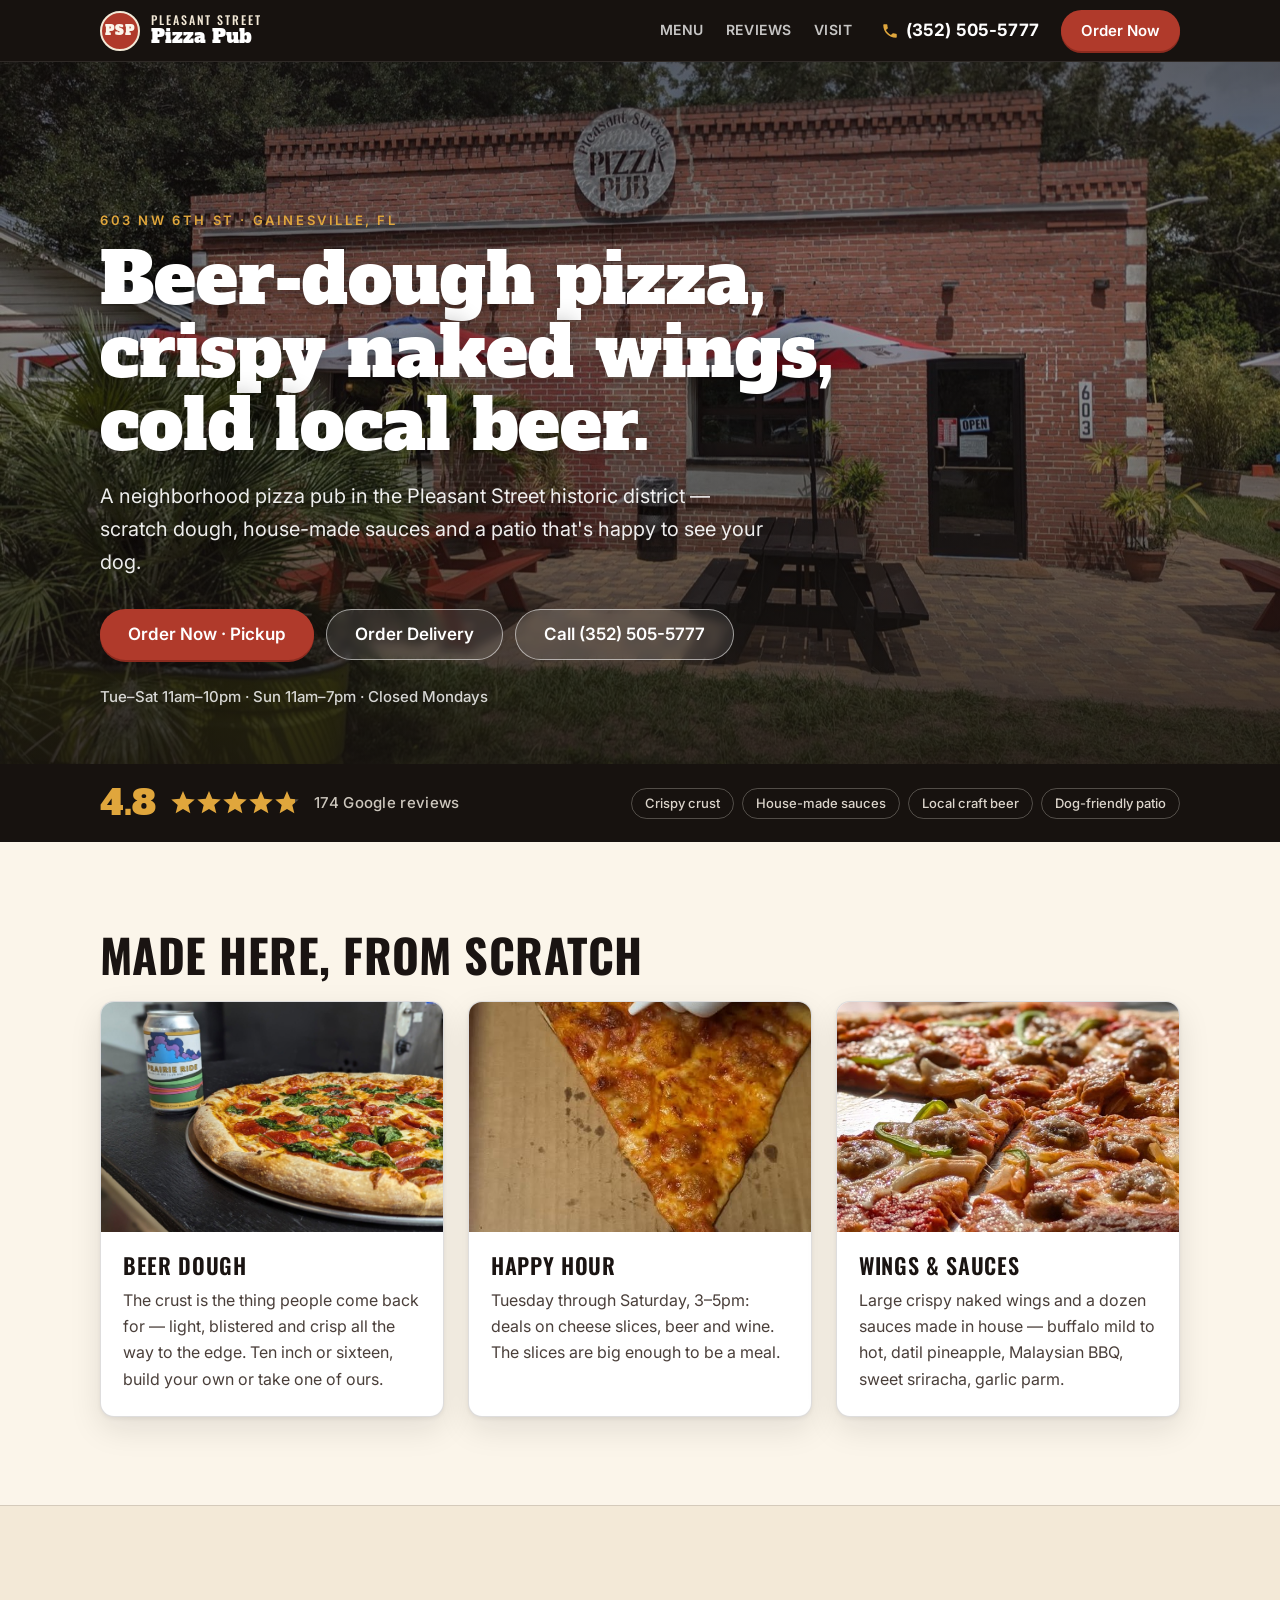
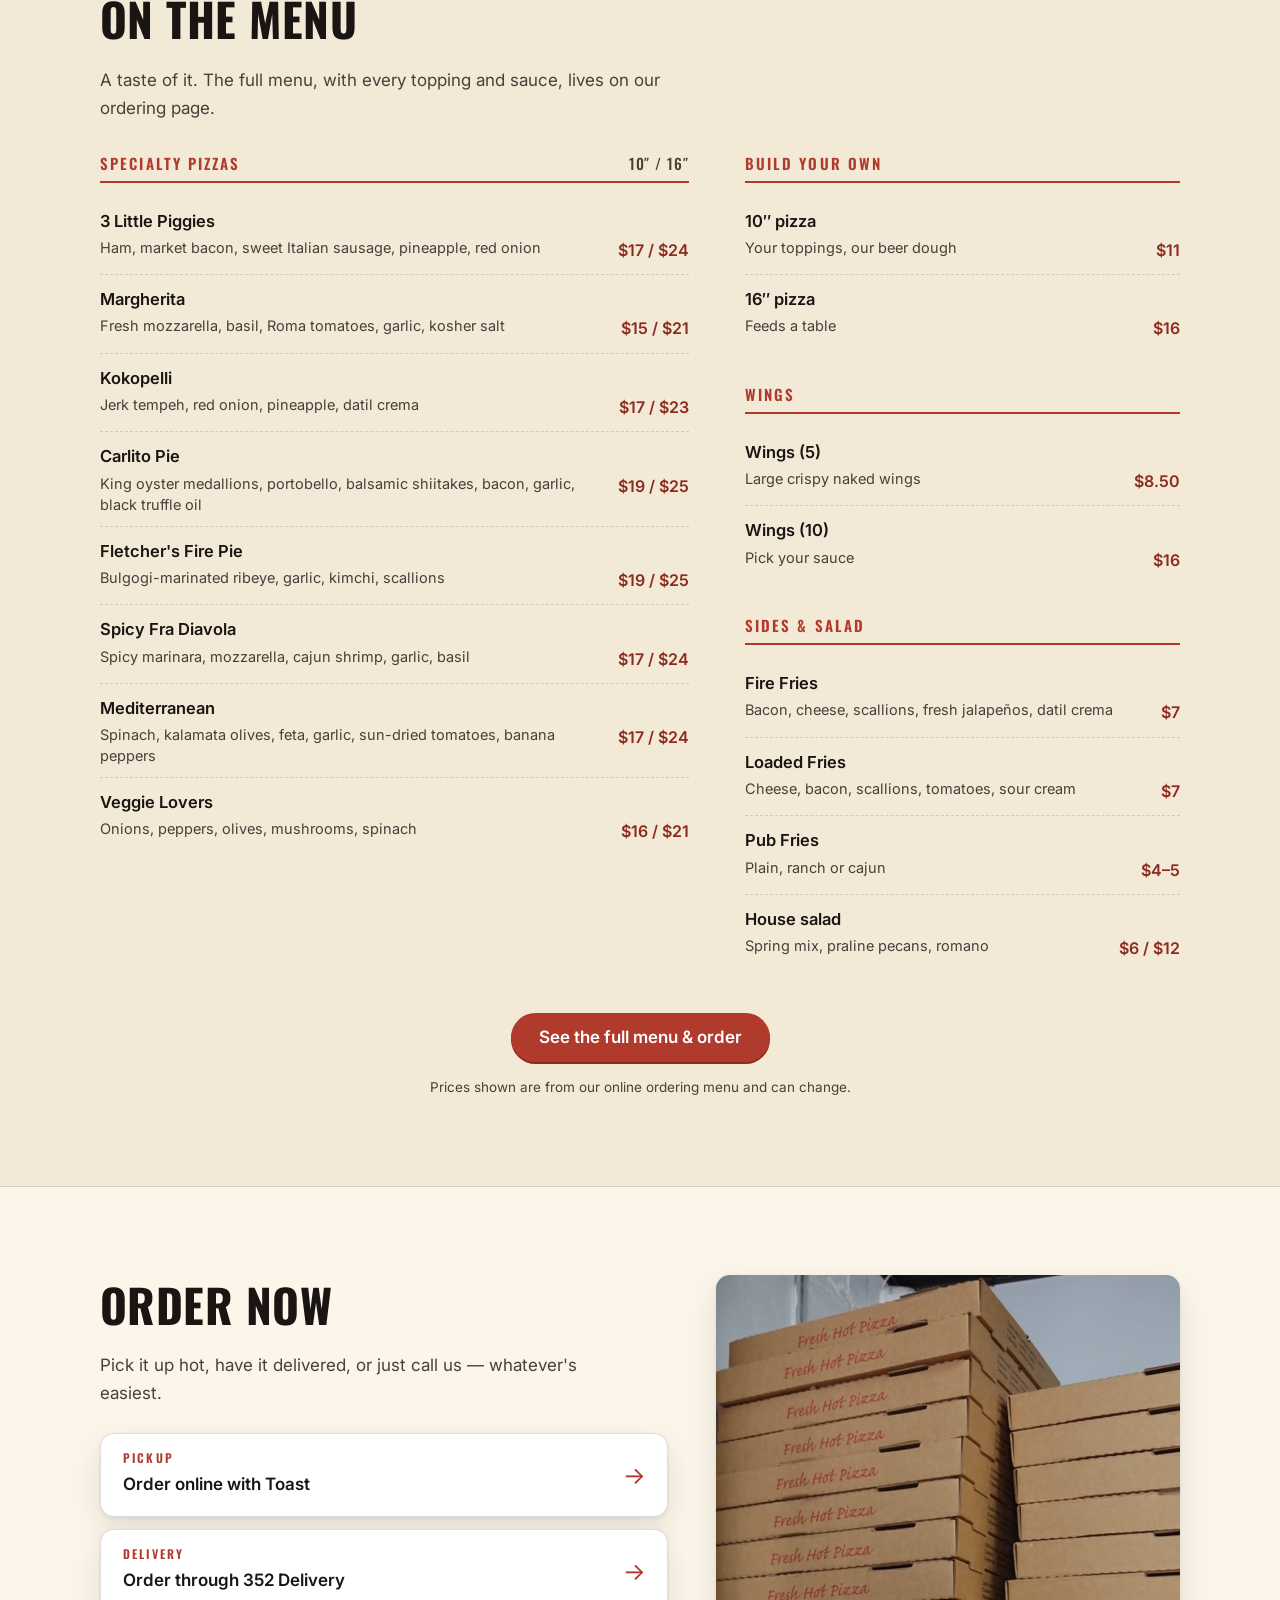
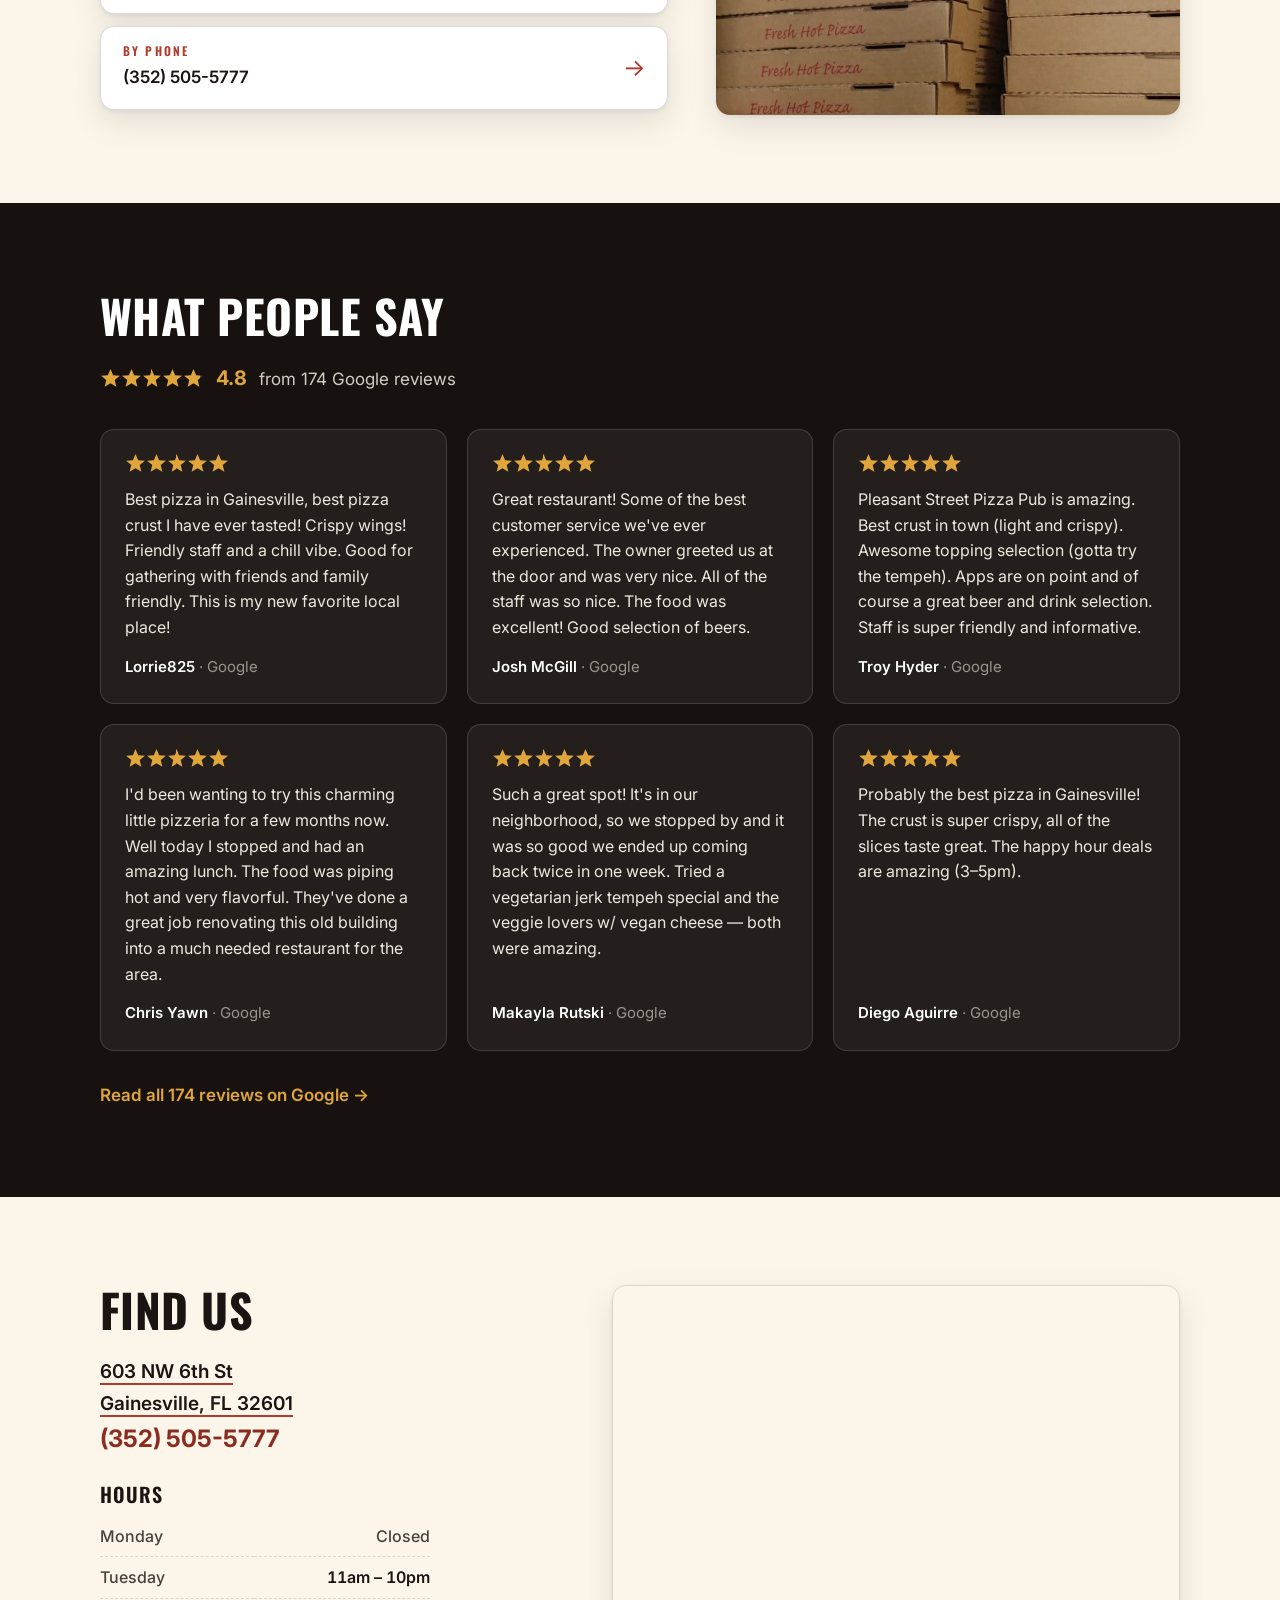
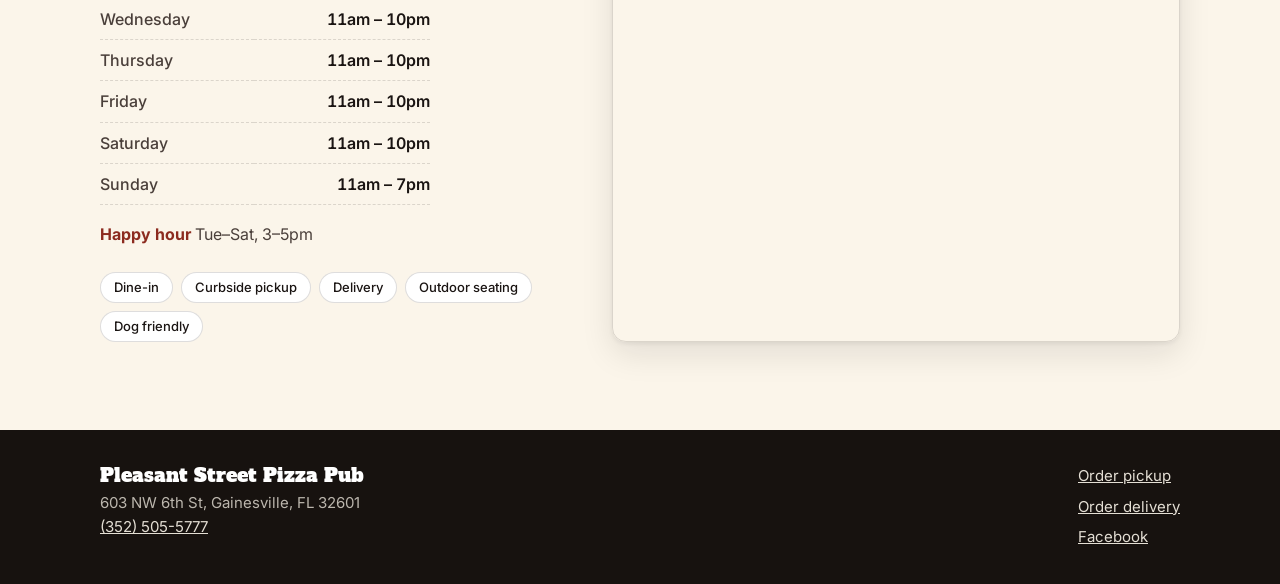
==== index.html @ 0609fcaa "Pleasant Street Pizza Pub — one-page site Landing page for the pizza pub at 603 NW 6th St, Gainesvil" ====
<!doctype html>
<html lang="en">
<head>
<meta charset="utf-8">
<meta name="viewport" content="width=device-width, initial-scale=1">
<title>Pleasant Street Pizza Pub — Beer-Dough Pizza in Gainesville, FL</title>
<meta name="description" content="Hand-made beer-dough pizza, crispy naked wings and local craft beer at 603 NW 6th St in Gainesville's Pleasant Street neighborhood. Order pickup online or call (352) 505-5777.">
<meta name="theme-color" content="#1a1412">
<link rel="canonical" href="https://pleasant-street-pizza-pub.vercel.app/">
<meta property="og:type" content="restaurant">
<meta property="og:title" content="Pleasant Street Pizza Pub — Gainesville, FL">
<meta property="og:description" content="Beer-dough pizza, crispy naked wings and local craft beer at 603 NW 6th St. 4.8 stars from 174 Google reviews.">
<meta property="og:image" content="https://pleasant-street-pizza-pub.vercel.app/images/og.jpg">
<meta property="og:url" content="https://pleasant-street-pizza-pub.vercel.app/">
<meta name="twitter:card" content="summary_large_image">
<link rel="icon" href="/favicon.svg" type="image/svg+xml">
<link rel="apple-touch-icon" href="/images/og.jpg">
<link rel="preconnect" href="https://fonts.googleapis.com">
<link rel="preconnect" href="https://fonts.gstatic.com" crossorigin>
<link href="https://fonts.googleapis.com/css2?family=Alfa+Slab+One&family=Inter:wght@400;500;600;700&family=Oswald:wght@500;600;700&display=swap" rel="stylesheet">
<link rel="stylesheet" href="/styles.css">
<script type="application/ld+json">
{
  "@context": "https://schema.org",
  "@type": "Restaurant",
  "name": "Pleasant Street Pizza Pub",
  "url": "https://pleasant-street-pizza-pub.vercel.app/",
  "image": "https://pleasant-street-pizza-pub.vercel.app/images/og.jpg",
  "telephone": "+1-352-505-5777",
  "servesCuisine": ["Pizza", "Wings", "American"],
  "priceRange": "$$",
  "menu": "https://order.toasttab.com/online/tbd-munecas-new-concept-603-northwest-6th-street",
  "acceptsReservations": "False",
  "address": {
    "@type": "PostalAddress",
    "streetAddress": "603 NW 6th St",
    "addressLocality": "Gainesville",
    "addressRegion": "FL",
    "postalCode": "32601",
    "addressCountry": "US"
  },
  "geo": { "@type": "GeoCoordinates", "latitude": 29.6565641, "longitude": -82.3303354 },
  "openingHoursSpecification": [
    { "@type": "OpeningHoursSpecification", "dayOfWeek": ["Tuesday","Wednesday","Thursday","Friday","Saturday"], "opens": "11:00", "closes": "22:00" },
    { "@type": "OpeningHoursSpecification", "dayOfWeek": "Sunday", "opens": "11:00", "closes": "19:00" }
  ],
  "aggregateRating": {
    "@type": "AggregateRating",
    "ratingValue": "4.8",
    "reviewCount": "174",
    "bestRating": "5"
  }
}
</script>
</head>
<body>

<a class="skip" href="#main">Skip to content</a>

<header class="topbar">
  <div class="topbar__in">
    <a class="brand" href="#top">
      <span class="brand__mark" aria-hidden="true">PSP</span>
      <span class="brand__txt">
        <span class="brand__name">Pleasant Street</span>
        <span class="brand__sub">Pizza Pub</span>
      </span>
    </a>

    <nav class="nav" aria-label="Main">
      <a href="#menu">Menu</a>
      <a href="#reviews">Reviews</a>
      <a href="#visit">Visit</a>
    </nav>

    <div class="topbar__cta">
      <a class="tel" href="tel:+13525055777">
        <svg viewBox="0 0 24 24" aria-hidden="true" width="18" height="18"><path fill="currentColor" d="M6.6 10.8c1.4 2.8 3.8 5.1 6.6 6.6l2.2-2.2c.3-.3.7-.4 1-.2 1.2.4 2.4.6 3.6.6.6 0 1 .4 1 1V20c0 .6-.4 1-1 1C10.6 21 3 13.4 3 4c0-.6.4-1 1-1h3.5c.6 0 1 .4 1 1 0 1.3.2 2.5.6 3.6.1.4 0 .8-.2 1l-2.3 2.2z"/></svg>
        <span class="tel__num">(352) 505-5777</span>
      </a>
      <a class="btn btn--order" href="https://order.toasttab.com/online/tbd-munecas-new-concept-603-northwest-6th-street" target="_blank" rel="noopener">Order Now</a>
    </div>
  </div>
</header>

<main id="main">

<section class="hero" id="top">
  <img class="hero__bg" src="/images/storefront.jpg" alt="The brick storefront of Pleasant Street Pizza Pub at 603 NW 6th Street, with red and black picnic tables and umbrellas on the paver patio" width="1800" height="1355" fetchpriority="high">
  <div class="hero__shade"></div>
  <div class="hero__in">
    <p class="eyebrow">603 NW 6th St &middot; Gainesville, FL</p>
    <h1>Beer-dough pizza,<br>crispy naked wings,<br>cold local beer.</h1>
    <p class="hero__lede">A neighborhood pizza pub in the Pleasant Street historic district — scratch dough, house-made sauces and a patio that's happy to see your dog.</p>

    <div class="hero__actions">
      <a class="btn btn--order btn--lg" href="https://order.toasttab.com/online/tbd-munecas-new-concept-603-northwest-6th-street" target="_blank" rel="noopener">
        Order Now &middot; Pickup
      </a>
      <a class="btn btn--ghost btn--lg" href="https://www.352delivery.com/order/restaurant/pleasant-street-pizza-pub-menu/233" target="_blank" rel="noopener">
        Order Delivery
      </a>
      <a class="btn btn--ghost btn--lg btn--tel" href="tel:+13525055777">Call (352) 505-5777</a>
    </div>

    <p class="hero__note" id="openNote">Tue&ndash;Sat 11am&ndash;10pm &middot; Sun 11am&ndash;7pm &middot; Closed Mondays</p>
  </div>
</section>

<section class="rating" aria-labelledby="ratingH">
  <div class="wrap rating__in">
    <div class="rating__score">
      <span class="rating__num">4.8</span>
      <span class="stars stars--lg" role="img" aria-label="4.8 out of 5 stars">
        <span class="stars__fill" style="width:96%"></span>
      </span>
      <h2 id="ratingH" class="rating__label">174 Google reviews</h2>
    </div>
    <ul class="rating__tags">
      <li>Crispy crust</li>
      <li>House-made sauces</li>
      <li>Local craft beer</li>
      <li>Dog-friendly patio</li>
    </ul>
  </div>
</section>

<section class="pitch wrap" aria-labelledby="pitchH">
  <h2 id="pitchH" class="h-section">Made here, from scratch</h2>
  <div class="pitch__grid">
    <article class="card">
      <img src="/images/pizza-pepperoni.jpg" alt="A pepperoni and basil pizza fresh out of the oven next to a can of local beer" width="1600" height="1204" loading="lazy">
      <div class="card__body">
        <h3>Beer dough</h3>
        <p>The crust is the thing people come back for — light, blistered and crisp all the way to the edge. Ten inch or sixteen, build your own or take one of ours.</p>
      </div>
    </article>
    <article class="card">
      <img src="/images/slice.jpg" alt="A large cheese slice in a takeout box" width="541" height="960" loading="lazy">
      <div class="card__body">
        <h3>Happy hour</h3>
        <p>Tuesday through Saturday, 3&ndash;5pm: deals on cheese slices, beer and wine. The slices are big enough to be a meal.</p>
      </div>
    </article>
    <article class="card">
      <img src="/images/pizza-sausage.jpg" alt="A sausage, onion and green pepper pizza on a metal pan on the patio" width="618" height="1100" loading="lazy">
      <div class="card__body">
        <h3>Wings &amp; sauces</h3>
        <p>Large crispy naked wings and a dozen sauces made in house — buffalo mild to hot, datil pineapple, Malaysian BBQ, sweet sriracha, garlic parm.</p>
      </div>
    </article>
  </div>
</section>

<section class="menu" id="menu" aria-labelledby="menuH">
  <div class="wrap">
    <div class="menu__head">
      <h2 id="menuH" class="h-section">On the menu</h2>
      <p>A taste of it. The full menu, with every topping and sauce, lives on our ordering page.</p>
    </div>

    <div class="menu__grid">
      <div class="menu__col">
        <h3 class="menu__cat">Specialty pizzas <span>10&Prime; / 16&Prime;</span></h3>
        <ul class="items">
          <li><span class="item__name">3 Little Piggies</span><span class="item__desc">Ham, market bacon, sweet Italian sausage, pineapple, red onion</span><span class="item__price">$17 / $24</span></li>
          <li><span class="item__name">Margherita</span><span class="item__desc">Fresh mozzarella, basil, Roma tomatoes, garlic, kosher salt</span><span class="item__price">$15 / $21</span></li>
          <li><span class="item__name">Kokopelli</span><span class="item__desc">Jerk tempeh, red onion, pineapple, datil crema</span><span class="item__price">$17 / $23</span></li>
          <li><span class="item__name">Carlito Pie</span><span class="item__desc">King oyster medallions, portobello, balsamic shiitakes, bacon, garlic, black truffle oil</span><span class="item__price">$19 / $25</span></li>
          <li><span class="item__name">Fletcher's Fire Pie</span><span class="item__desc">Bulgogi-marinated ribeye, garlic, kimchi, scallions</span><span class="item__price">$19 / $25</span></li>
          <li><span class="item__name">Spicy Fra Diavola</span><span class="item__desc">Spicy marinara, mozzarella, cajun shrimp, garlic, basil</span><span class="item__price">$17 / $24</span></li>
          <li><span class="item__name">Mediterranean</span><span class="item__desc">Spinach, kalamata olives, feta, garlic, sun-dried tomatoes, banana peppers</span><span class="item__price">$17 / $24</span></li>
          <li><span class="item__name">Veggie Lovers</span><span class="item__desc">Onions, peppers, olives, mushrooms, spinach</span><span class="item__price">$16 / $21</span></li>
        </ul>
      </div>

      <div class="menu__col">
        <h3 class="menu__cat">Build your own</h3>
        <ul class="items">
          <li><span class="item__name">10&Prime; pizza</span><span class="item__desc">Your toppings, our beer dough</span><span class="item__price">$11</span></li>
          <li><span class="item__name">16&Prime; pizza</span><span class="item__desc">Feeds a table</span><span class="item__price">$16</span></li>
        </ul>

        <h3 class="menu__cat">Wings</h3>
        <ul class="items">
          <li><span class="item__name">Wings (5)</span><span class="item__desc">Large crispy naked wings</span><span class="item__price">$8.50</span></li>
          <li><span class="item__name">Wings (10)</span><span class="item__desc">Pick your sauce</span><span class="item__price">$16</span></li>
        </ul>

        <h3 class="menu__cat">Sides &amp; salad</h3>
        <ul class="items">
          <li><span class="item__name">Fire Fries</span><span class="item__desc">Bacon, cheese, scallions, fresh jalape&ntilde;os, datil crema</span><span class="item__price">$7</span></li>
          <li><span class="item__name">Loaded Fries</span><span class="item__desc">Cheese, bacon, scallions, tomatoes, sour cream</span><span class="item__price">$7</span></li>
          <li><span class="item__name">Pub Fries</span><span class="item__desc">Plain, ranch or cajun</span><span class="item__price">$4&ndash;5</span></li>
          <li><span class="item__name">House salad</span><span class="item__desc">Spring mix, praline pecans, romano</span><span class="item__price">$6 / $12</span></li>
        </ul>
      </div>
    </div>

    <div class="menu__cta">
      <a class="btn btn--order btn--lg" href="https://order.toasttab.com/online/tbd-munecas-new-concept-603-northwest-6th-street" target="_blank" rel="noopener">See the full menu &amp; order</a>
      <p class="fineprint">Prices shown are from our online ordering menu and can change.</p>
    </div>
  </div>
</section>

<section class="order" id="order" aria-labelledby="orderH">
  <div class="wrap order__in">
    <div class="order__copy">
      <h2 id="orderH" class="h-section">Order now</h2>
      <p>Pick it up hot, have it delivered, or just call us — whatever's easiest.</p>
      <div class="order__ways">
        <a class="way" href="https://order.toasttab.com/online/tbd-munecas-new-concept-603-northwest-6th-street" target="_blank" rel="noopener">
          <span class="way__k">Pickup</span>
          <span class="way__v">Order online with Toast</span>
          <span class="way__go" aria-hidden="true">&rarr;</span>
        </a>
        <a class="way" href="https://www.352delivery.com/order/restaurant/pleasant-street-pizza-pub-menu/233" target="_blank" rel="noopener">
          <span class="way__k">Delivery</span>
          <span class="way__v">Order through 352 Delivery</span>
          <span class="way__go" aria-hidden="true">&rarr;</span>
        </a>
        <a class="way" href="tel:+13525055777">
          <span class="way__k">By phone</span>
          <span class="way__v">(352) 505-5777</span>
          <span class="way__go" aria-hidden="true">&rarr;</span>
        </a>
      </div>
    </div>
    <img class="order__img" src="/images/boxes.jpg" alt="A stack of Fresh Hot Pizza takeout boxes" width="900" height="1200" loading="lazy">
  </div>
</section>

<section class="reviews" id="reviews" aria-labelledby="reviewsH">
  <div class="wrap">
    <div class="reviews__head">
      <h2 id="reviewsH" class="h-section">What people say</h2>
      <p class="reviews__sum">
        <span class="stars" role="img" aria-label="4.8 out of 5 stars"><span class="stars__fill" style="width:96%"></span></span>
        <strong>4.8</strong> from 174 Google reviews
      </p>
    </div>

    <div class="reviews__grid">
      <figure class="review">
        <span class="stars" role="img" aria-label="5 out of 5 stars"><span class="stars__fill" style="width:100%"></span></span>
        <blockquote><p>Best pizza in Gainesville, best pizza crust I have ever tasted! Crispy wings! Friendly staff and a chill vibe. Good for gathering with friends and family friendly. This is my new favorite local place!</p></blockquote>
        <figcaption>Lorrie825 <span>&middot; Google</span></figcaption>
      </figure>

      <figure class="review">
        <span class="stars" role="img" aria-label="5 out of 5 stars"><span class="stars__fill" style="width:100%"></span></span>
        <blockquote><p>Great restaurant! Some of the best customer service we've ever experienced. The owner greeted us at the door and was very nice. All of the staff was so nice. The food was excellent! Good selection of beers.</p></blockquote>
        <figcaption>Josh McGill <span>&middot; Google</span></figcaption>
      </figure>

      <figure class="review">
        <span class="stars" role="img" aria-label="5 out of 5 stars"><span class="stars__fill" style="width:100%"></span></span>
        <blockquote><p>Pleasant Street Pizza Pub is amazing. Best crust in town (light and crispy). Awesome topping selection (gotta try the tempeh). Apps are on point and of course a great beer and drink selection. Staff is super friendly and informative.</p></blockquote>
        <figcaption>Troy Hyder <span>&middot; Google</span></figcaption>
      </figure>

      <figure class="review">
        <span class="stars" role="img" aria-label="5 out of 5 stars"><span class="stars__fill" style="width:100%"></span></span>
        <blockquote><p>I'd been wanting to try this charming little pizzeria for a few months now. Well today I stopped and had an amazing lunch. The food was piping hot and very flavorful. They've done a great job renovating this old building into a much needed restaurant for the area.</p></blockquote>
        <figcaption>Chris Yawn <span>&middot; Google</span></figcaption>
      </figure>

      <figure class="review">
        <span class="stars" role="img" aria-label="5 out of 5 stars"><span class="stars__fill" style="width:100%"></span></span>
        <blockquote><p>Such a great spot! It's in our neighborhood, so we stopped by and it was so good we ended up coming back twice in one week. Tried a vegetarian jerk tempeh special and the veggie lovers w/ vegan cheese — both were amazing.</p></blockquote>
        <figcaption>Makayla Rutski <span>&middot; Google</span></figcaption>
      </figure>

      <figure class="review">
        <span class="stars" role="img" aria-label="5 out of 5 stars"><span class="stars__fill" style="width:100%"></span></span>
        <blockquote><p>Probably the best pizza in Gainesville! The crust is super crispy, all of the slices taste great. The happy hour deals are amazing (3&ndash;5pm).</p></blockquote>
        <figcaption>Diego Aguirre <span>&middot; Google</span></figcaption>
      </figure>
    </div>

    <p class="reviews__more">
      <a href="https://www.google.com/maps/place/?q=place_id:ChIJQ2F6FADjjogRtnk4dFPKFDc" target="_blank" rel="noopener">Read all 174 reviews on Google &rarr;</a>
    </p>
  </div>
</section>

<section class="visit" id="visit" aria-labelledby="visitH">
  <div class="wrap visit__in">
    <div class="visit__col">
      <h2 id="visitH" class="h-section">Find us</h2>
      <p class="addr">
        <a href="https://www.google.com/maps/place/Pleasant+Street+Pizza+Pub/@29.6565641,-82.3303354,17z/data=!4m6!3m5!1s0x88e8a300147a6143:0x3714ca53743879b6!8m2!3d29.6565641!4d-82.3303354!16s%2Fg%2F11lz_5yy2t" target="_blank" rel="noopener">603 NW 6th St<br>Gainesville, FL 32601</a>
      </p>
      <p class="addr__tel"><a href="tel:+13525055777">(352) 505-5777</a></p>

      <h3 class="h-sub">Hours</h3>
      <table class="hours">
        <tr><th scope="row">Monday</th><td class="closed">Closed</td></tr>
        <tr><th scope="row">Tuesday</th><td>11am &ndash; 10pm</td></tr>
        <tr><th scope="row">Wednesday</th><td>11am &ndash; 10pm</td></tr>
        <tr><th scope="row">Thursday</th><td>11am &ndash; 10pm</td></tr>
        <tr><th scope="row">Friday</th><td>11am &ndash; 10pm</td></tr>
        <tr><th scope="row">Saturday</th><td>11am &ndash; 10pm</td></tr>
        <tr><th scope="row">Sunday</th><td>11am &ndash; 7pm</td></tr>
      </table>
      <p class="hh"><strong>Happy hour</strong> Tue&ndash;Sat, 3&ndash;5pm</p>

      <ul class="amenities">
        <li>Dine-in</li>
        <li>Curbside pickup</li>
        <li>Delivery</li>
        <li>Outdoor seating</li>
        <li>Dog friendly</li>
      </ul>
    </div>

    <div class="visit__map">
      <iframe
        title="Map showing Pleasant Street Pizza Pub at 603 NW 6th Street, Gainesville"
        src="https://www.google.com/maps?q=603+NW+6th+St,+Gainesville,+FL+32601&output=embed"
        loading="lazy" referrerpolicy="no-referrer-when-downgrade" allowfullscreen></iframe>
    </div>
  </div>
</section>

</main>

<footer class="foot">
  <div class="wrap foot__in">
    <div>
      <p class="foot__name">Pleasant Street Pizza Pub</p>
      <p>603 NW 6th St, Gainesville, FL 32601<br><a href="tel:+13525055777">(352) 505-5777</a></p>
    </div>
    <div class="foot__links">
      <a href="https://order.toasttab.com/online/tbd-munecas-new-concept-603-northwest-6th-street" target="_blank" rel="noopener">Order pickup</a>
      <a href="https://www.352delivery.com/order/restaurant/pleasant-street-pizza-pub-menu/233" target="_blank" rel="noopener">Order delivery</a>
      <a href="https://www.facebook.com/p/Pleasant-Street-Pizza-Pub-61568619609896/" target="_blank" rel="noopener">Facebook</a>
    </div>
  </div>
</footer>

<a class="sticky-order" href="https://order.toasttab.com/online/tbd-munecas-new-concept-603-northwest-6th-street" target="_blank" rel="noopener">Order Now</a>

</body>
</html>
---- styles.css ----
/* Pleasant Street Pizza Pub — brick, char and mozzarella */

:root{
  --ink:#1a1412;
  --ink-soft:#4a3f3a;
  --cream:#fbf5ea;
  --cream-2:#f3e9d7;
  --brick:#b03a2b;
  --brick-dk:#8c2b1f;
  --char:#17120f;
  --basil:#4f7a3a;
  --gold:#e0a63c;
  --line:rgba(26,20,18,.14);
  --shadow:0 2px 4px rgba(23,18,15,.06), 0 12px 32px rgba(23,18,15,.10);
  --wrap:1120px;
  --r:14px;
  --head:"Oswald",system-ui,sans-serif;
  --body:"Inter",system-ui,-apple-system,sans-serif;
}

*{box-sizing:border-box}
html{scroll-behavior:smooth}
body{
  margin:0;
  background:var(--cream);
  color:var(--ink);
  font:400 17px/1.65 var(--body);
  -webkit-font-smoothing:antialiased;
  text-rendering:optimizeLegibility;
}
img{max-width:100%;display:block}
a{color:inherit}

.wrap{width:100%;max-width:var(--wrap);margin-inline:auto;padding-inline:20px}

.skip{position:absolute;left:-9999px;top:0;background:var(--char);color:#fff;padding:10px 16px;z-index:200}
.skip:focus{left:8px;top:8px}

:where(a,button,[tabindex]):focus-visible{outline:3px solid var(--gold);outline-offset:3px;border-radius:6px}

.h-section{
  font:700 clamp(30px,4.4vw,46px)/1.05 var(--head);
  letter-spacing:.01em;
  text-transform:uppercase;
  margin:0 0 .5em;
}
.h-sub{font:600 20px/1.2 var(--head);text-transform:uppercase;letter-spacing:.05em;margin:28px 0 10px}

/* ---------- buttons ---------- */
.btn{
  display:inline-flex;align-items:center;justify-content:center;gap:.5em;
  font:600 15px/1 var(--body);
  padding:13px 20px;border-radius:999px;
  text-decoration:none;white-space:nowrap;
  transition:transform .15s ease, background .15s ease, box-shadow .15s ease;
}
.btn--lg{font-size:17px;padding:16px 28px}
.btn--order{background:var(--brick);color:#fff;box-shadow:0 2px 0 var(--brick-dk)}
.btn--order:hover{background:var(--brick-dk);transform:translateY(-1px)}
.btn--ghost{background:rgba(255,255,255,.1);color:#fff;border:1.5px solid rgba(255,255,255,.55);backdrop-filter:blur(4px)}
.btn--ghost:hover{background:rgba(255,255,255,.2)}

/* ---------- top bar ---------- */
.topbar{
  position:sticky;top:0;z-index:100;
  background:var(--char);
  border-bottom:1px solid rgba(255,255,255,.1);
}
.topbar__in{
  max-width:var(--wrap);margin-inline:auto;padding:10px 20px;
  display:flex;align-items:center;gap:18px;
}
.brand{display:flex;align-items:center;gap:11px;text-decoration:none;color:#fff;flex:0 0 auto}
.brand__mark{
  width:40px;height:40px;flex:0 0 40px;border-radius:50%;
  background:var(--brick);border:2px solid var(--cream-2);
  display:grid;place-items:center;
  font:400 13px/1 "Alfa Slab One",serif;color:var(--cream);letter-spacing:.02em;
}
.brand__txt{display:flex;flex-direction:column;line-height:1}
.brand__name{font:500 12px/1.1 var(--head);text-transform:uppercase;letter-spacing:.16em;color:var(--cream-2)}
.brand__sub{font:400 19px/1.15 "Alfa Slab One",serif;color:#fff}

.nav{display:flex;gap:22px;margin-left:auto}
.nav a{
  font:600 14px/1 var(--body);letter-spacing:.04em;text-transform:uppercase;
  color:rgba(255,255,255,.76);text-decoration:none;padding:6px 0;
  border-bottom:2px solid transparent;
}
.nav a:hover{color:#fff;border-bottom-color:var(--brick)}

.topbar__cta{display:flex;align-items:center;gap:12px;margin-left:auto}
.nav + .topbar__cta{margin-left:0}
.tel{
  display:inline-flex;align-items:center;gap:7px;
  color:#fff;text-decoration:none;
  font:700 17px/1 var(--body);letter-spacing:.01em;
  padding:8px 10px;border-radius:999px;
}
.tel svg{color:var(--gold);flex:0 0 auto}
.tel:hover{background:rgba(255,255,255,.08)}

/* ---------- hero ---------- */
.hero{position:relative;isolation:isolate;min-height:clamp(520px,78vh,720px);display:flex;align-items:flex-end}
.hero__bg{position:absolute;inset:0;width:100%;height:100%;object-fit:cover;z-index:-2}
.hero__shade{
  position:absolute;inset:0;z-index:-1;
  background:linear-gradient(180deg,rgba(23,18,15,.62) 0%,rgba(23,18,15,.38) 36%,rgba(23,18,15,.86) 100%);
}
.hero__in{
  width:100%;max-width:var(--wrap);margin-inline:auto;
  padding:64px 20px 56px;color:#fff;
}
.eyebrow{
  font:600 13px/1 var(--body);letter-spacing:.2em;text-transform:uppercase;
  color:var(--gold);margin:0 0 16px;
}
.hero h1{
  font:400 clamp(36px,6.4vw,70px)/1.04 "Alfa Slab One",serif;
  margin:0 0 18px;max-width:16ch;
  text-shadow:0 2px 24px rgba(0,0,0,.45);
}
.hero__lede{
  max-width:52ch;margin:0 0 30px;
  font-size:clamp(17px,2vw,20px);color:rgba(255,255,255,.92);
  text-shadow:0 1px 12px rgba(0,0,0,.5);
}
.hero__actions{display:flex;flex-wrap:wrap;gap:12px}
.hero__note{
  margin:26px 0 0;font:500 15px/1.5 var(--body);
  color:rgba(255,255,255,.82);
}

/* ---------- rating strip ---------- */
.rating{background:var(--char);color:var(--cream)}
.rating__in{display:flex;flex-wrap:wrap;align-items:center;gap:20px 36px;padding-block:22px}
.rating__score{display:flex;align-items:center;gap:14px}
.rating__num{font:400 34px/1 "Alfa Slab One",serif;color:var(--gold)}
.rating__label{font:500 15px/1.3 var(--body);margin:0;color:rgba(251,245,234,.8);letter-spacing:.02em}
.rating__tags{
  display:flex;flex-wrap:wrap;gap:8px;list-style:none;margin:0 0 0 auto;padding:0;
}
.rating__tags li{
  font:500 13px/1 var(--body);
  border:1px solid rgba(251,245,234,.26);border-radius:999px;
  padding:8px 13px;color:rgba(251,245,234,.86);
}

/* ---------- stars ---------- */
/* One repeating star-shaped mask over a dim track; .stars__fill paints the
   gold portion, clipped to the same star shapes. */
.stars{
  --star:url("data:image/svg+xml,%3Csvg xmlns='http://www.w3.org/2000/svg' viewBox='0 0 20 19'%3E%3Cpath d='M10 0l2.6 6.2 6.7.5-5.1 4.4 1.6 6.6L10 14.2 4.2 17.7l1.6-6.6L.7 6.7l6.7-.5z'/%3E%3C/svg%3E");
  --star-track:rgba(26,20,18,.18);
  position:relative;display:inline-block;
  width:104px;height:19px;flex:0 0 auto;vertical-align:-3px;
  background:var(--star-track);
  -webkit-mask:var(--star) repeat-x left center/20.8px 19px;
  mask:var(--star) repeat-x left center/20.8px 19px;
}
.stars__fill{position:absolute;inset:0;display:block;background:var(--gold)}
.stars--lg{
  width:130px;height:24px;
  -webkit-mask-size:26px 24px;mask-size:26px 24px;
}
.rating .stars,.reviews .stars{--star-track:rgba(251,245,234,.26)}

/* ---------- pitch cards ---------- */
.pitch{padding-block:clamp(56px,8vw,88px)}
.pitch__grid{display:grid;grid-template-columns:repeat(3,1fr);gap:24px}
.card{
  background:#fff;border-radius:var(--r);overflow:hidden;
  box-shadow:var(--shadow);border:1px solid var(--line);
  display:flex;flex-direction:column;
}
.card img{width:100%;height:230px;object-fit:cover}
.card__body{padding:20px 22px 24px}
.card h3{font:600 22px/1.2 var(--head);text-transform:uppercase;letter-spacing:.03em;margin:0 0 8px}
.card p{margin:0;color:var(--ink-soft);font-size:16px}

/* ---------- menu ---------- */
.menu{background:var(--cream-2);padding-block:clamp(56px,8vw,88px);border-block:1px solid var(--line)}
.menu__head{max-width:56ch;margin-bottom:34px}
.menu__head p{margin:0;color:var(--ink-soft)}
.menu__grid{display:grid;grid-template-columns:1.15fr .85fr;gap:40px 56px}
.menu__cat{
  font:600 15px/1 var(--head);text-transform:uppercase;letter-spacing:.14em;
  color:var(--brick);margin:0 0 14px;
  display:flex;justify-content:space-between;align-items:baseline;gap:12px;
  padding-bottom:10px;border-bottom:2px solid var(--brick);
}
.menu__cat span{color:var(--ink-soft);letter-spacing:.06em;font-weight:500}
.menu__col > .menu__cat ~ .menu__cat{margin-top:34px}
.items{list-style:none;margin:0 0 0;padding:0}
.items li{
  display:grid;grid-template-columns:1fr auto;gap:2px 16px;
  padding:11px 0;border-bottom:1px dashed var(--line);
}
.items li:last-child{border-bottom:0}
.item__name{font-weight:600;font-size:16.5px}
.item__price{font-weight:600;font-size:16px;color:var(--brick-dk);white-space:nowrap;text-align:right}
.item__desc{grid-column:1/2;font-size:14.5px;color:var(--ink-soft);line-height:1.45}

.menu__cta{margin-top:40px;text-align:center}
.fineprint{margin:14px 0 0;font-size:13.5px;color:var(--ink-soft)}

/* ---------- order ---------- */
.order{padding-block:clamp(56px,8vw,88px)}
.order__in{display:grid;grid-template-columns:1.1fr .9fr;gap:48px;align-items:center}
.order__copy > p{margin:0 0 26px;color:var(--ink-soft);max-width:46ch}
.order__ways{display:flex;flex-direction:column;gap:12px}
.way{
  display:grid;grid-template-columns:1fr auto;align-items:center;
  gap:2px 16px;
  padding:18px 22px;border-radius:var(--r);
  background:#fff;border:1px solid var(--line);
  text-decoration:none;box-shadow:var(--shadow);
  transition:transform .15s ease, border-color .15s ease;
}
.way:hover{transform:translateY(-2px);border-color:var(--brick)}
.way__k{
  font:600 12px/1 var(--head);letter-spacing:.18em;text-transform:uppercase;
  color:var(--brick);grid-column:1;
}
.way__v{grid-column:1;font-weight:600;font-size:17px;margin-top:4px}
.way__go{grid-row:1/3;grid-column:2;font-size:24px;color:var(--brick)}
.order__img{border-radius:var(--r);box-shadow:var(--shadow);width:100%;height:100%;max-height:440px;object-fit:cover}

/* ---------- reviews ---------- */
.reviews{background:var(--char);color:var(--cream);padding-block:clamp(56px,8vw,88px)}
.reviews .h-section{color:#fff}
.reviews__head{margin-bottom:34px}
.reviews__sum{margin:0;display:flex;align-items:center;gap:12px;flex-wrap:wrap;color:rgba(251,245,234,.82)}
.reviews__sum strong{color:var(--gold);font-size:20px}
.reviews__grid{display:grid;grid-template-columns:repeat(3,1fr);gap:20px}
.review{
  margin:0;padding:24px;border-radius:var(--r);
  background:rgba(251,245,234,.06);
  border:1px solid rgba(251,245,234,.14);
  display:flex;flex-direction:column;gap:14px;
}
.review blockquote{margin:0}
.review p{margin:0;font-size:16px;line-height:1.6;color:rgba(251,245,234,.94)}
.review figcaption{margin-top:auto;font-weight:600;font-size:15px;color:#fff}
.review figcaption span{font-weight:400;color:rgba(251,245,234,.55)}
.reviews__more{margin:30px 0 0}
.reviews__more a{color:var(--gold);font-weight:600;text-decoration:none}
.reviews__more a:hover{text-decoration:underline}

/* ---------- visit ---------- */
.visit{padding-block:clamp(56px,8vw,88px)}
.visit__in{display:grid;grid-template-columns:.9fr 1.1fr;gap:48px}
.addr{margin:0 0 6px;font-size:19px;font-weight:600}
.addr a{text-decoration:none;border-bottom:2px solid var(--brick)}
.addr__tel{margin:0;font:700 24px/1.2 var(--body)}
.addr__tel a{color:var(--brick-dk);text-decoration:none}
.addr__tel a:hover{text-decoration:underline}
.hours{border-collapse:collapse;width:100%;max-width:330px}
.hours th,.hours td{text-align:left;padding:7px 0;font-size:16px;border-bottom:1px dashed var(--line)}
.hours th{font-weight:500;color:var(--ink-soft)}
.hours td{text-align:right;font-weight:600;font-variant-numeric:tabular-nums}
.hours .closed{color:var(--ink-soft);font-weight:500}
.hh{margin:16px 0 0;font-size:16px;color:var(--ink-soft)}
.hh strong{color:var(--brick-dk)}
.amenities{display:flex;flex-wrap:wrap;gap:8px;list-style:none;padding:0;margin:24px 0 0}
.amenities li{
  font:500 13px/1 var(--body);
  background:#fff;border:1px solid var(--line);border-radius:999px;padding:8px 13px;
}
.visit__map{border-radius:var(--r);overflow:hidden;box-shadow:var(--shadow);min-height:380px;border:1px solid var(--line)}
.visit__map iframe{width:100%;height:100%;min-height:380px;border:0;display:block}

/* ---------- footer ---------- */
.foot{background:var(--char);color:rgba(251,245,234,.72);padding-block:34px;font-size:15px}
.foot__in{display:flex;flex-wrap:wrap;gap:20px 40px;justify-content:space-between}
.foot p{margin:0 0 4px}
.foot a{color:rgba(251,245,234,.9)}
.foot__name{font:400 19px/1.2 "Alfa Slab One",serif;color:#fff;margin-bottom:8px}
.foot__links{display:flex;flex-direction:column;gap:6px}

/* ---------- sticky mobile order button ---------- */
.sticky-order{display:none}

/* ---------- responsive ---------- */
@media (max-width:980px){
  .pitch__grid,.reviews__grid{grid-template-columns:repeat(2,1fr)}
  .menu__grid,.order__in,.visit__in{grid-template-columns:1fr;gap:36px}
  .order__img{max-height:320px}
  .nav{display:none}
}

@media (max-width:720px){
  body{font-size:16px}
  .topbar__in{flex-wrap:wrap;gap:10px 14px;padding:10px 16px}
  .brand{flex:1 1 auto}
  .topbar__cta{width:100%;margin-left:0;gap:8px}
  .tel{
    flex:1 1 auto;justify-content:center;
    background:var(--brick);font-size:16px;padding:11px 14px;
  }
  .tel svg{color:#fff}
  .tel:hover{background:var(--brick-dk)}
  .topbar__cta .btn--order{
    flex:0 0 auto;background:transparent;border:1.5px solid rgba(255,255,255,.5);
    box-shadow:none;padding:11px 16px;
  }
  .topbar__cta .btn--order:hover{background:rgba(255,255,255,.12)}

  .wrap{padding-inline:16px}
  .hero{min-height:0}
  .hero__in{padding:48px 16px 44px}
  .hero__actions{flex-direction:column;align-items:stretch}
  .hero__actions .btn{width:100%}
  .btn--tel{display:none}

  .pitch__grid,.reviews__grid{grid-template-columns:1fr}
  .card img{height:200px}
  .rating__in{flex-direction:column;align-items:flex-start;gap:14px}
  .rating__tags{margin-left:0}

  .sticky-order{
    display:flex;align-items:center;justify-content:center;
    position:fixed;left:16px;right:16px;bottom:16px;z-index:120;
    background:var(--brick);color:#fff;text-decoration:none;
    font:700 17px/1 var(--body);letter-spacing:.02em;
    padding:17px;border-radius:999px;
    box-shadow:0 8px 24px rgba(23,18,15,.35);
  }
  body{padding-bottom:84px}
  .foot{padding-bottom:40px}
}

@media (prefers-reduced-motion:reduce){
  html{scroll-behavior:auto}
  *{transition:none!important}
}
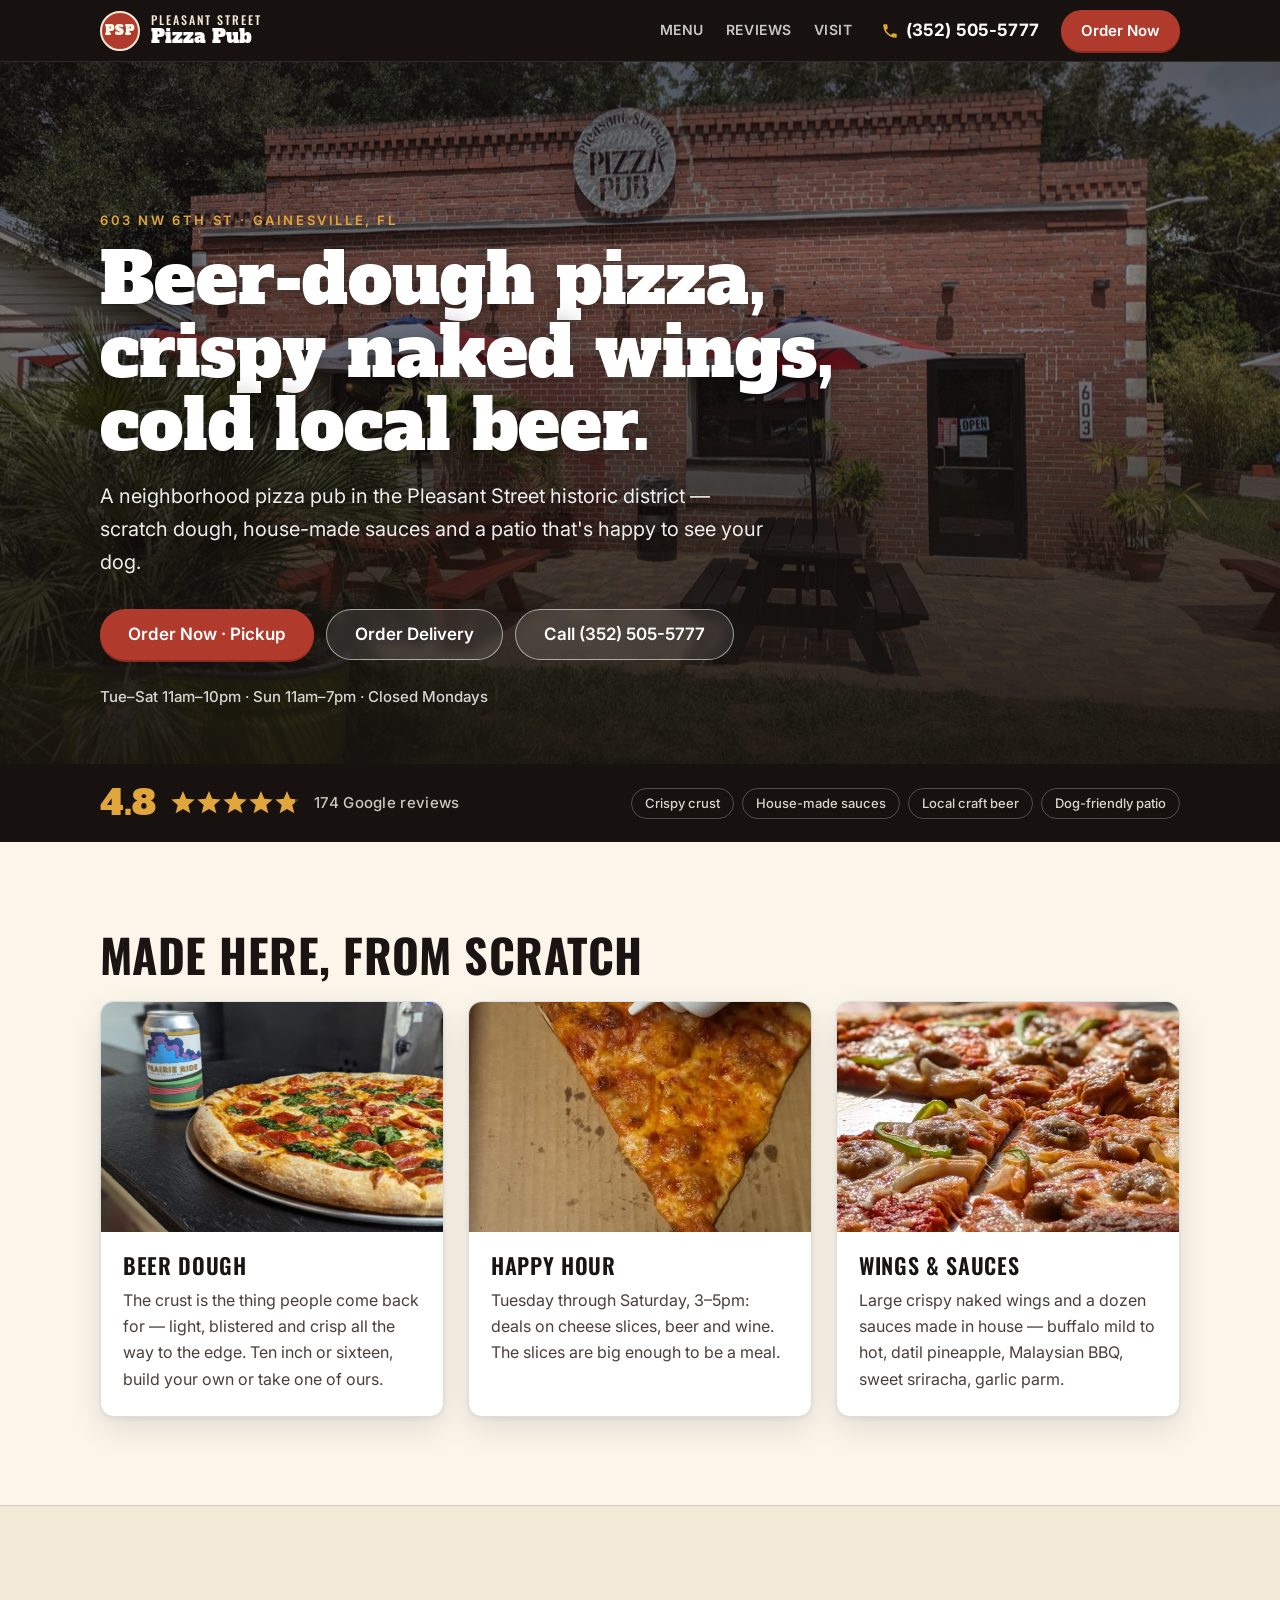
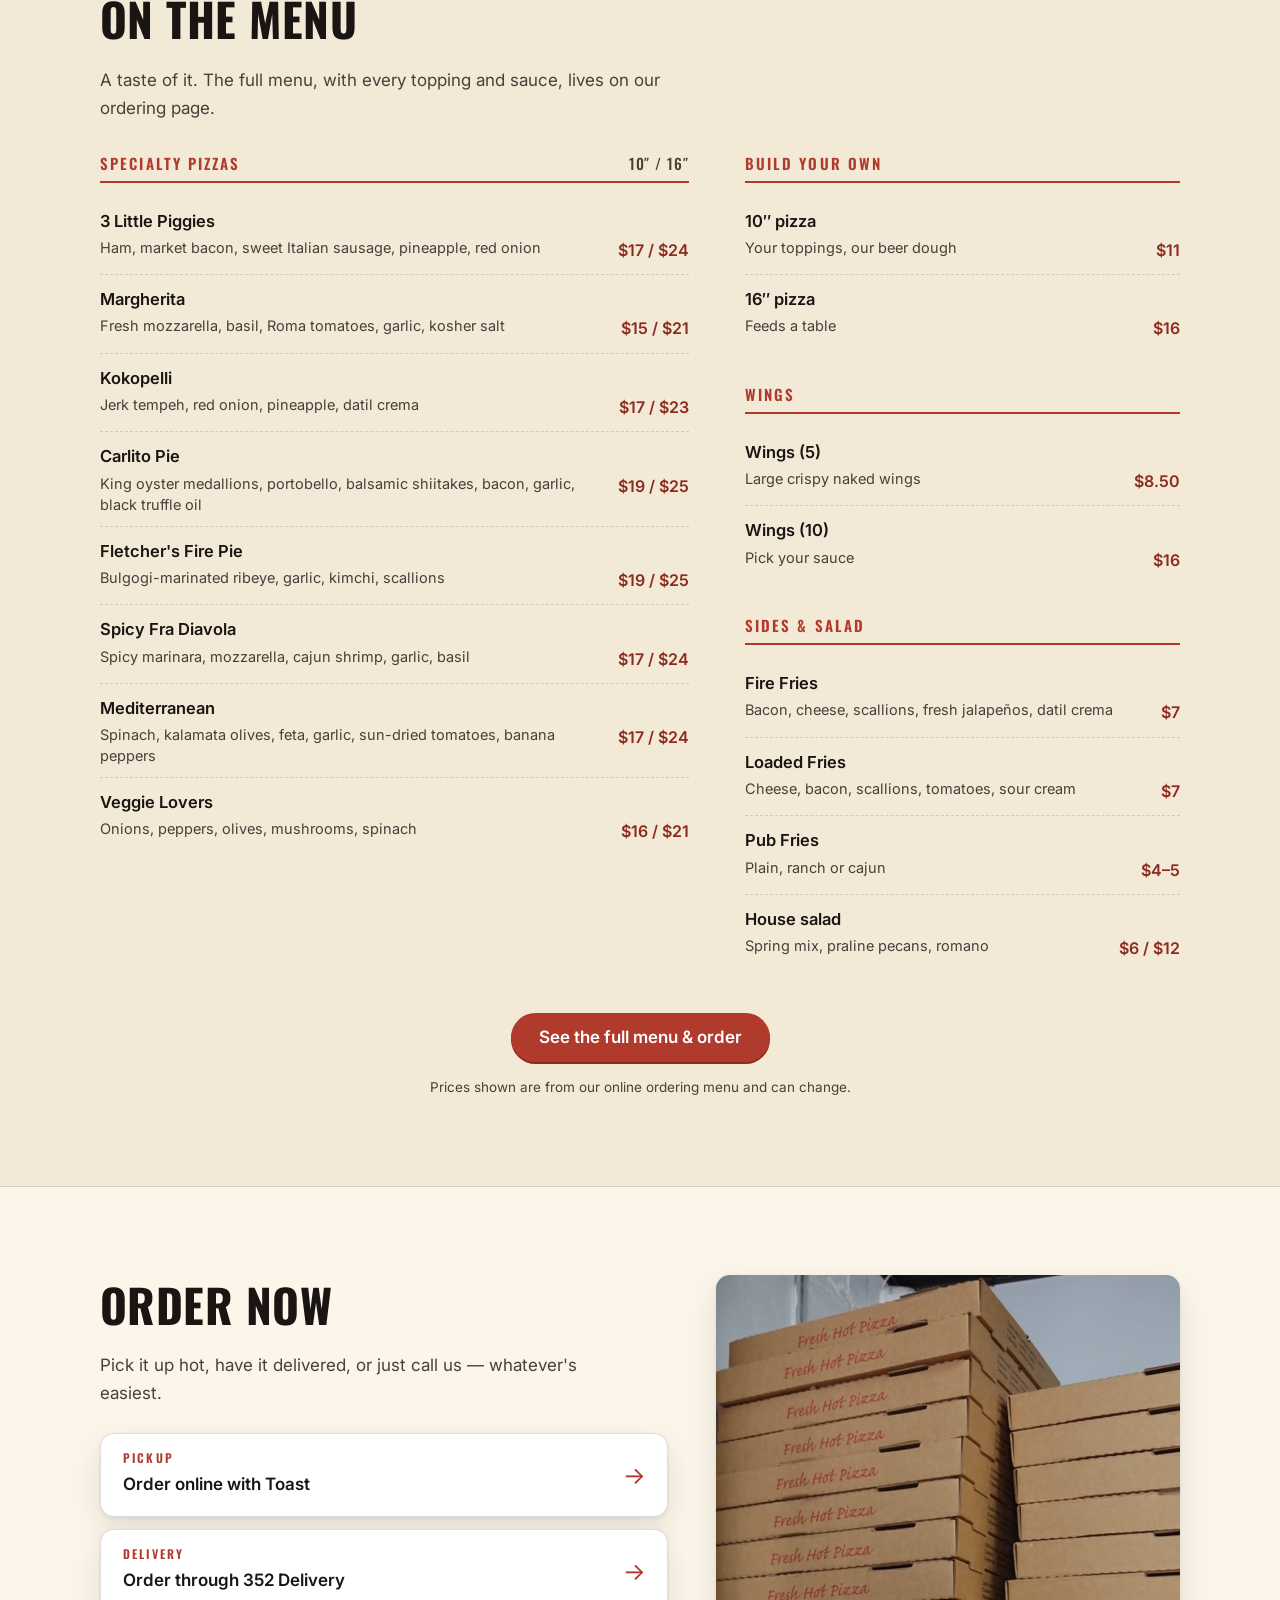
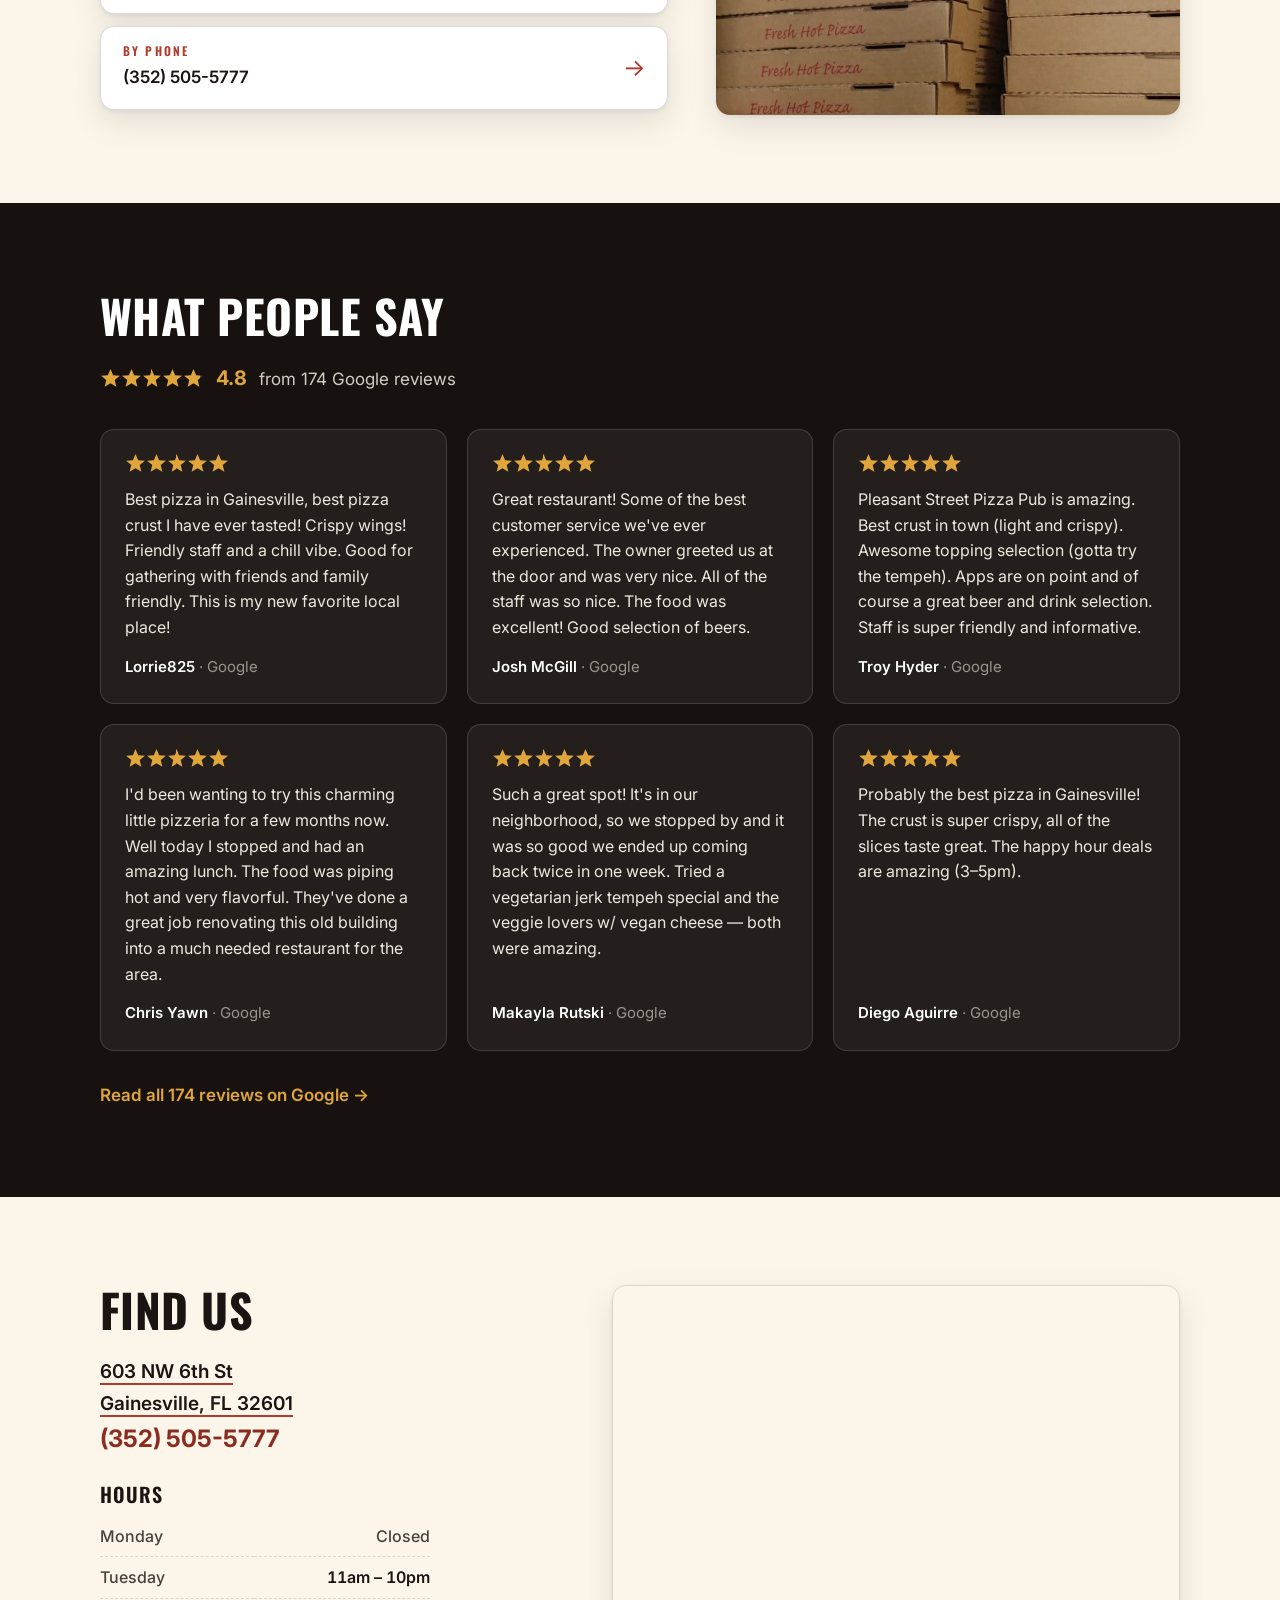
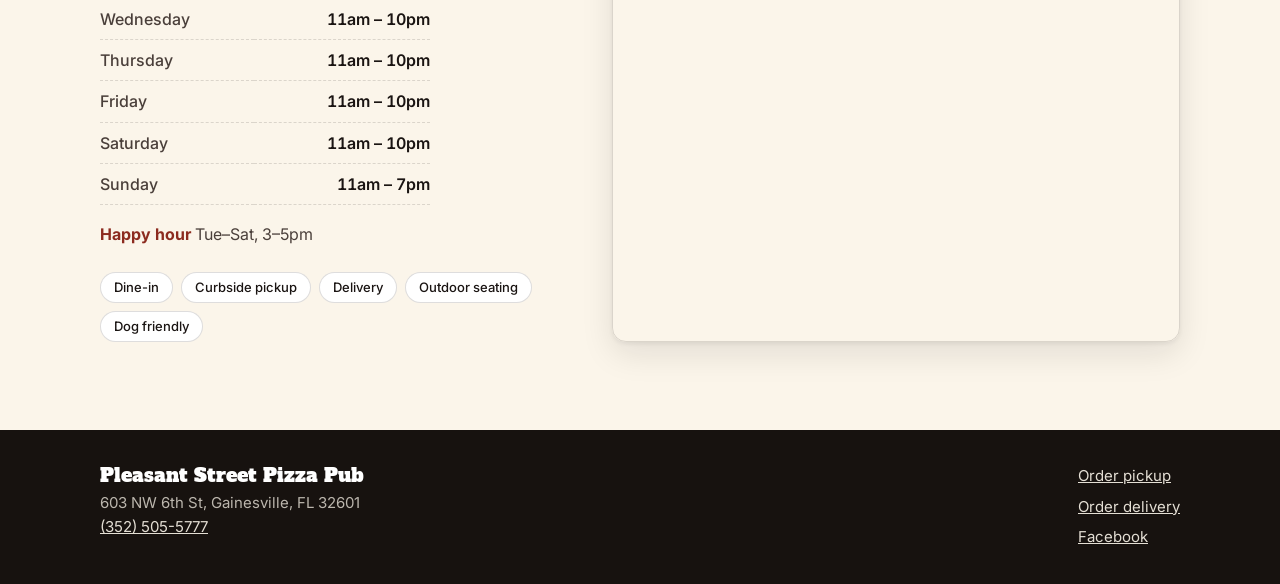
==== commit 215ff231: "Add README, use canonical order links, lift hero contrast - 352 Delivery links now point at the /glu" ====
--- a/index.html
+++ b/index.html
@@ -97,7 +97,7 @@
       <a class="btn btn--order btn--lg" href="https://order.toasttab.com/online/tbd-munecas-new-concept-603-northwest-6th-street" target="_blank" rel="noopener">
         Order Now &middot; Pickup
       </a>
-      <a class="btn btn--ghost btn--lg" href="https://www.352delivery.com/order/restaurant/pleasant-street-pizza-pub-menu/233" target="_blank" rel="noopener">
+      <a class="btn btn--ghost btn--lg" href="https://www.352delivery.com/glue/pleasant-street-pizza-pub-menu/233" target="_blank" rel="noopener">
         Order Delivery
       </a>
       <a class="btn btn--ghost btn--lg btn--tel" href="tel:+13525055777">Call (352) 505-5777</a>
@@ -215,7 +215,7 @@
           <span class="way__v">Order online with Toast</span>
           <span class="way__go" aria-hidden="true">&rarr;</span>
         </a>
-        <a class="way" href="https://www.352delivery.com/order/restaurant/pleasant-street-pizza-pub-menu/233" target="_blank" rel="noopener">
+        <a class="way" href="https://www.352delivery.com/glue/pleasant-street-pizza-pub-menu/233" target="_blank" rel="noopener">
           <span class="way__k">Delivery</span>
           <span class="way__v">Order through 352 Delivery</span>
           <span class="way__go" aria-hidden="true">&rarr;</span>
@@ -280,7 +280,7 @@
     </div>
 
     <p class="reviews__more">
-      <a href="https://www.google.com/maps/place/?q=place_id:ChIJQ2F6FADjjogRtnk4dFPKFDc" target="_blank" rel="noopener">Read all 174 reviews on Google &rarr;</a>
+      <a href="https://www.google.com/maps/place/Pleasant+Street+Pizza+Pub/@29.6565641,-82.3303354,17z/data=!4m8!3m7!1s0x88e8a300147a6143:0x3714ca53743879b6!8m2!3d29.6565641!4d-82.3303354!9m1!1b1!16s%2Fg%2F11lz_5yy2t" target="_blank" rel="noopener">Read all 174 reviews on Google &rarr;</a>
     </p>
   </div>
 </section>
@@ -334,7 +334,7 @@
     </div>
     <div class="foot__links">
       <a href="https://order.toasttab.com/online/tbd-munecas-new-concept-603-northwest-6th-street" target="_blank" rel="noopener">Order pickup</a>
-      <a href="https://www.352delivery.com/order/restaurant/pleasant-street-pizza-pub-menu/233" target="_blank" rel="noopener">Order delivery</a>
+      <a href="https://www.352delivery.com/glue/pleasant-street-pizza-pub-menu/233" target="_blank" rel="noopener">Order delivery</a>
       <a href="https://www.facebook.com/p/Pleasant-Street-Pizza-Pub-61568619609896/" target="_blank" rel="noopener">Facebook</a>
     </div>
   </div>
--- a/styles.css
+++ b/styles.css
@@ -105,7 +105,7 @@
 .hero__bg{position:absolute;inset:0;width:100%;height:100%;object-fit:cover;z-index:-2}
 .hero__shade{
   position:absolute;inset:0;z-index:-1;
-  background:linear-gradient(180deg,rgba(23,18,15,.62) 0%,rgba(23,18,15,.38) 36%,rgba(23,18,15,.86) 100%);
+  background:linear-gradient(180deg,rgba(23,18,15,.64) 0%,rgba(23,18,15,.44) 30%,rgba(23,18,15,.74) 62%,rgba(23,18,15,.92) 100%);
 }
 .hero__in{
   width:100%;max-width:var(--wrap);margin-inline:auto;
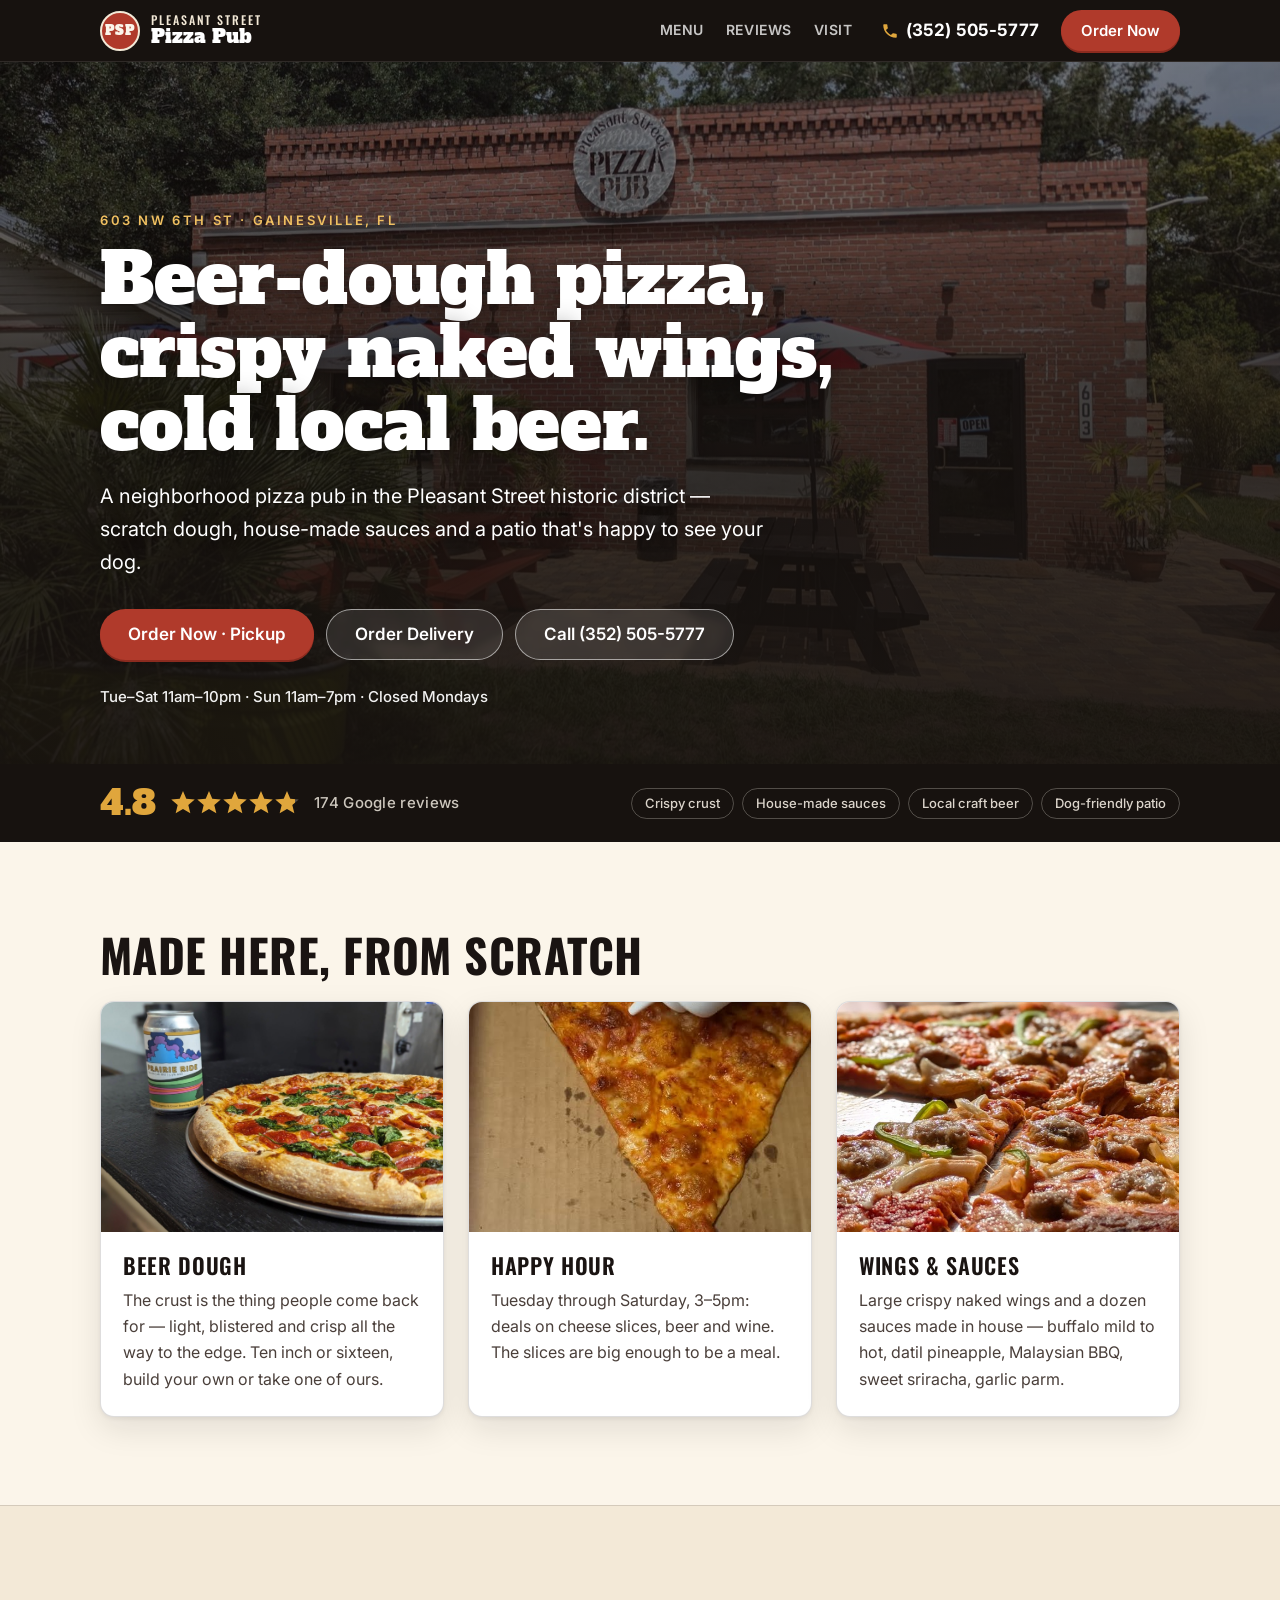
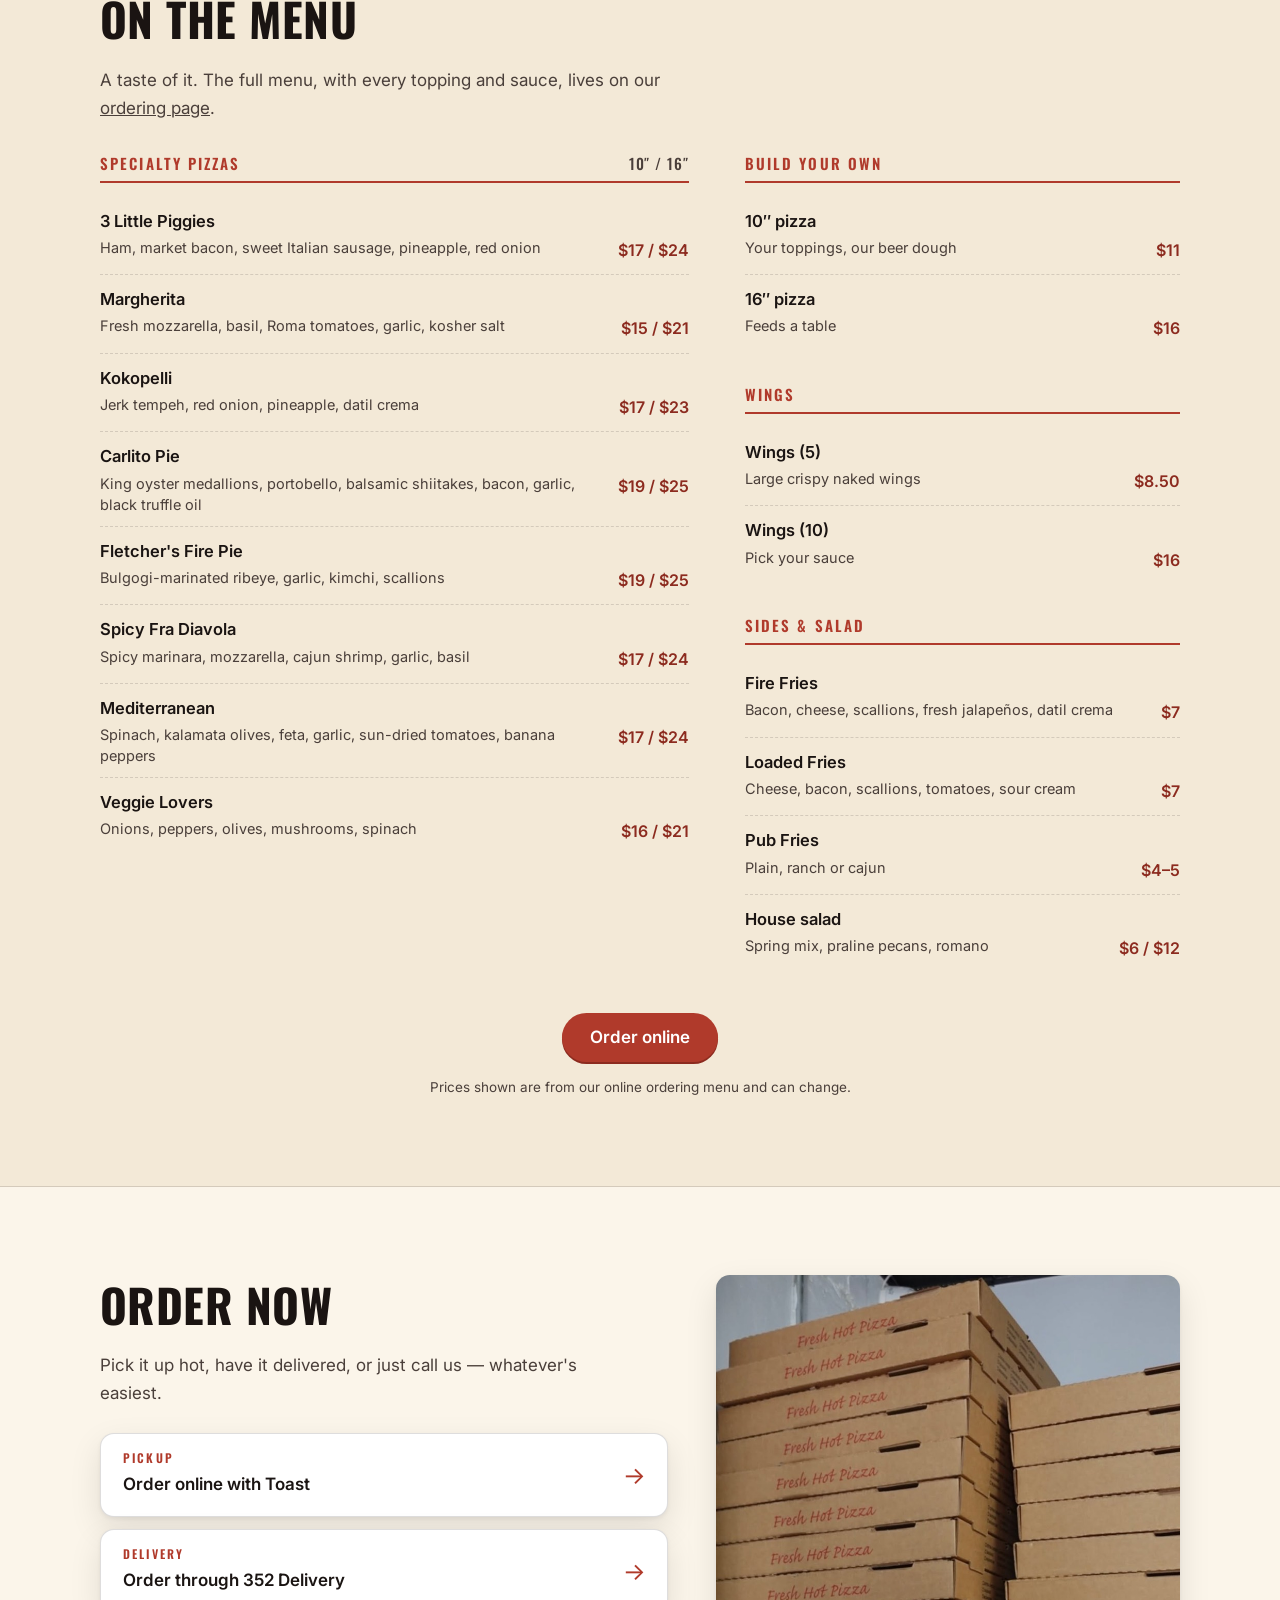
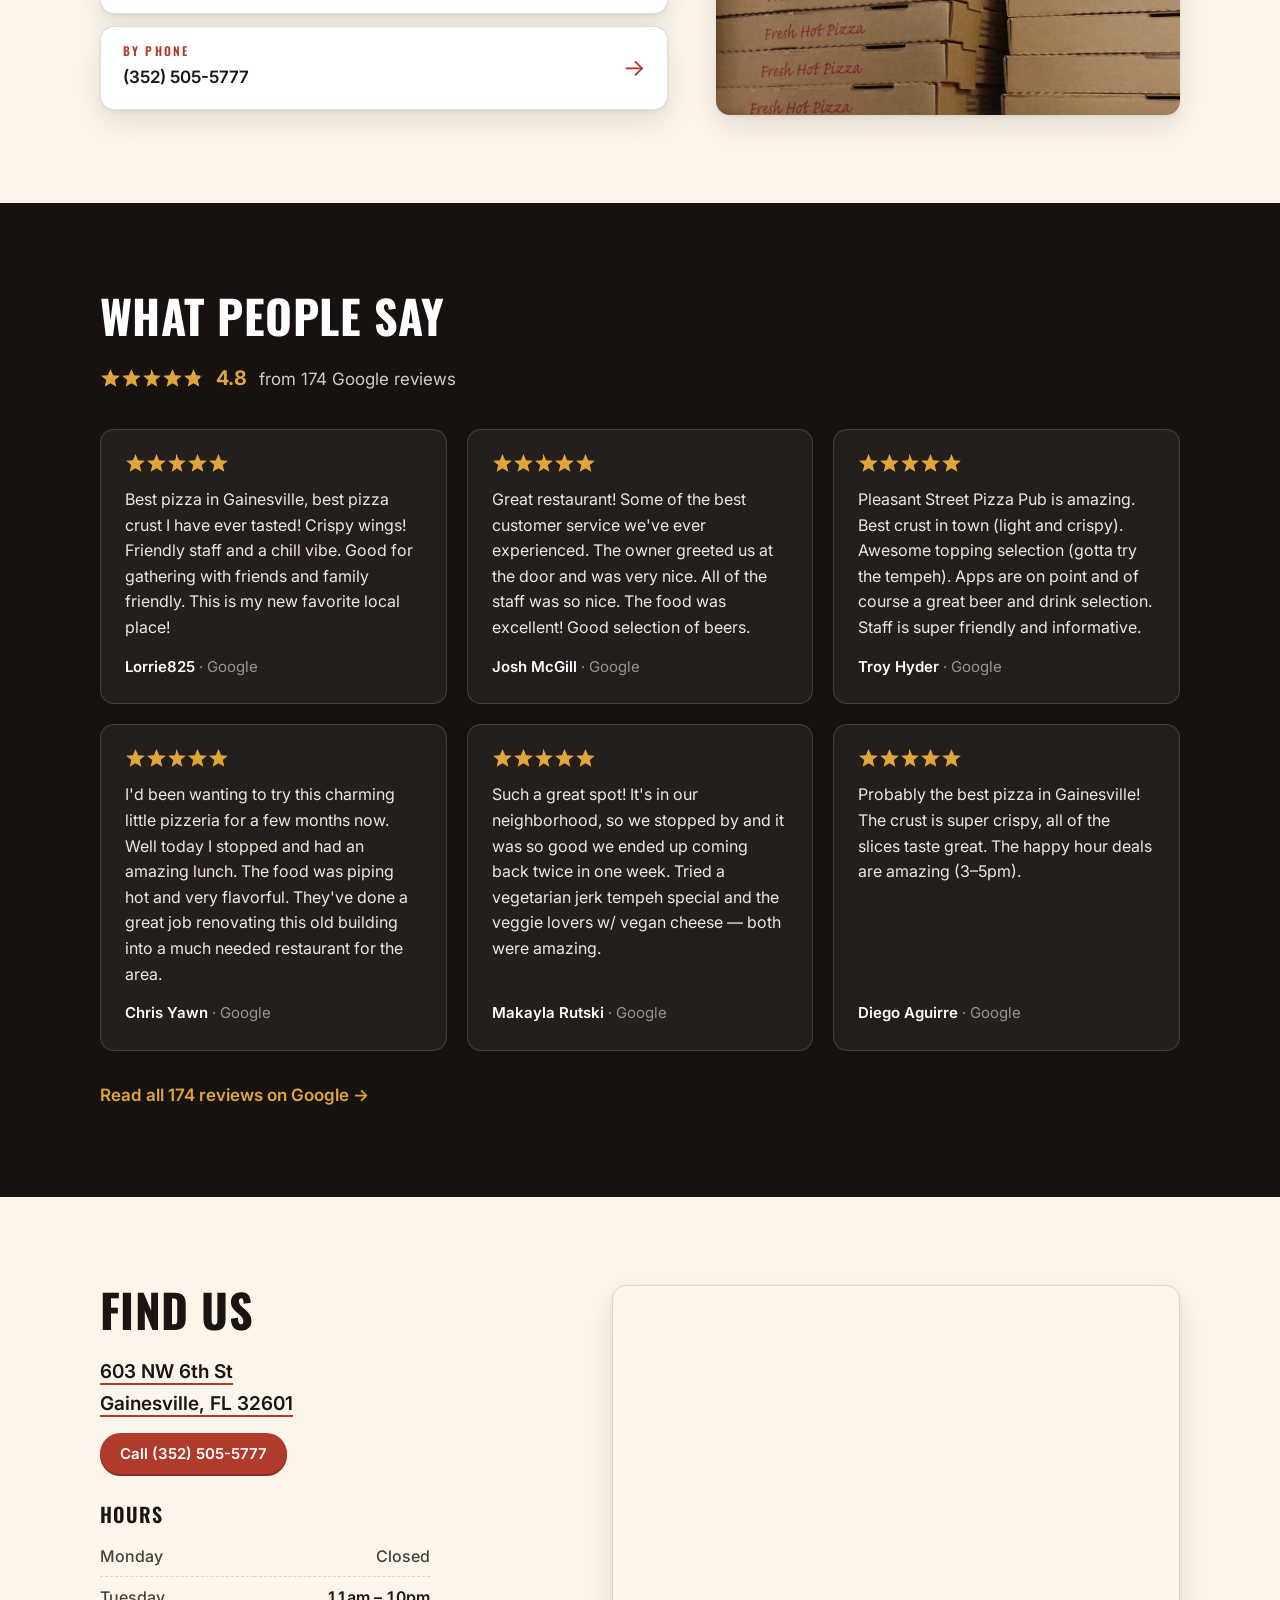
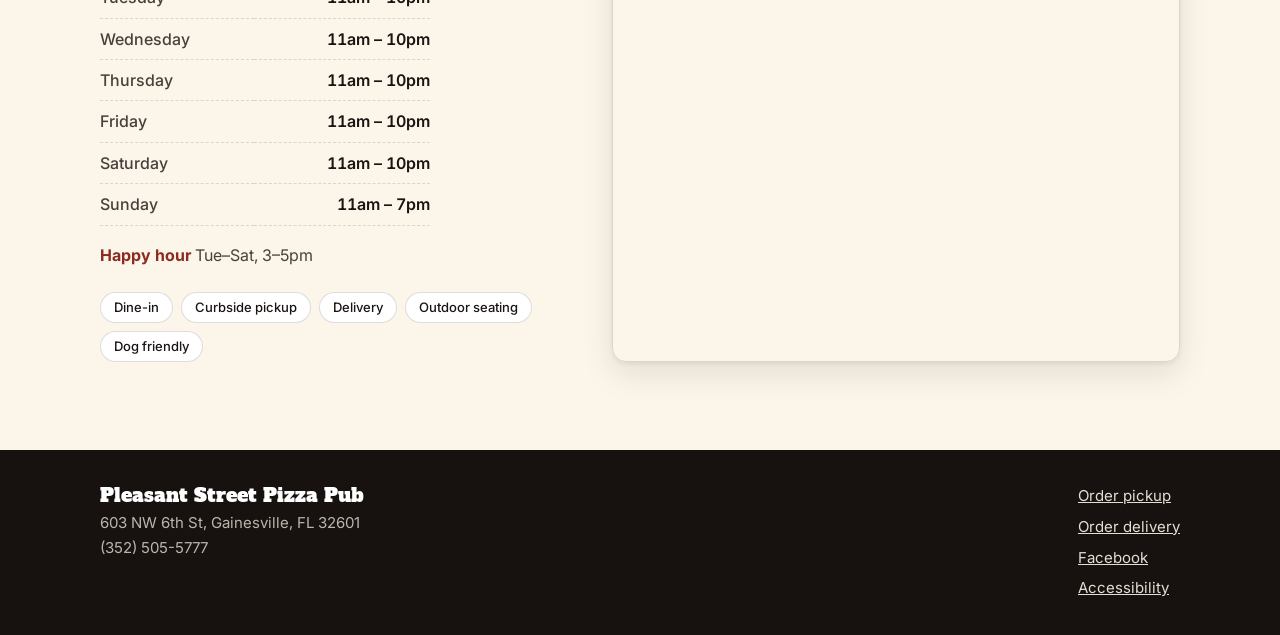
==== commit 13fb506c: "Accessibility pass: WCAG 2.1 AA fixes and an accessibility statement WAVE reported 0 errors but 4 co" ====
--- a/index.html
+++ b/index.html
@@ -78,7 +78,7 @@
         <svg viewBox="0 0 24 24" aria-hidden="true" width="18" height="18"><path fill="currentColor" d="M6.6 10.8c1.4 2.8 3.8 5.1 6.6 6.6l2.2-2.2c.3-.3.7-.4 1-.2 1.2.4 2.4.6 3.6.6.6 0 1 .4 1 1V20c0 .6-.4 1-1 1C10.6 21 3 13.4 3 4c0-.6.4-1 1-1h3.5c.6 0 1 .4 1 1 0 1.3.2 2.5.6 3.6.1.4 0 .8-.2 1l-2.3 2.2z"/></svg>
         <span class="tel__num">(352) 505-5777</span>
       </a>
-      <a class="btn btn--order" href="https://order.toasttab.com/online/tbd-munecas-new-concept-603-northwest-6th-street" target="_blank" rel="noopener">Order Now</a>
+      <a class="btn btn--order" href="#order">Order Now</a>
     </div>
   </div>
 </header>
@@ -86,7 +86,7 @@
 <main id="main">
 
 <section class="hero" id="top">
-  <img class="hero__bg" src="/images/storefront.jpg" alt="The brick storefront of Pleasant Street Pizza Pub at 603 NW 6th Street, with red and black picnic tables and umbrellas on the paver patio" width="1800" height="1355" fetchpriority="high">
+  <img class="hero__bg" src="/images/storefront.jpg" alt="The brick storefront of Pleasant Street Pizza Pub, with picnic tables and umbrellas on the patio" width="1800" height="1355" fetchpriority="high">
   <div class="hero__shade"></div>
   <div class="hero__in">
     <p class="eyebrow">603 NW 6th St &middot; Gainesville, FL</p>
@@ -156,7 +156,7 @@
   <div class="wrap">
     <div class="menu__head">
       <h2 id="menuH" class="h-section">On the menu</h2>
-      <p>A taste of it. The full menu, with every topping and sauce, lives on our ordering page.</p>
+      <p>A taste of it. The full menu, with every topping and sauce, lives on our <a href="https://order.toasttab.com/online/tbd-munecas-new-concept-603-northwest-6th-street" target="_blank" rel="noopener">ordering page</a>.</p>
     </div>
 
     <div class="menu__grid">
@@ -198,7 +198,7 @@
     </div>
 
     <div class="menu__cta">
-      <a class="btn btn--order btn--lg" href="https://order.toasttab.com/online/tbd-munecas-new-concept-603-northwest-6th-street" target="_blank" rel="noopener">See the full menu &amp; order</a>
+      <a class="btn btn--order btn--lg" href="#order">Order online</a>
       <p class="fineprint">Prices shown are from our online ordering menu and can change.</p>
     </div>
   </div>
@@ -292,7 +292,7 @@
       <p class="addr">
         <a href="https://www.google.com/maps/place/Pleasant+Street+Pizza+Pub/@29.6565641,-82.3303354,17z/data=!4m6!3m5!1s0x88e8a300147a6143:0x3714ca53743879b6!8m2!3d29.6565641!4d-82.3303354!16s%2Fg%2F11lz_5yy2t" target="_blank" rel="noopener">603 NW 6th St<br>Gainesville, FL 32601</a>
       </p>
-      <p class="addr__tel"><a href="tel:+13525055777">(352) 505-5777</a></p>
+      <p class="addr__tel"><a class="btn btn--order" href="tel:+13525055777">Call (352) 505-5777</a></p>
 
       <h3 class="h-sub">Hours</h3>
       <table class="hours">
@@ -330,12 +330,13 @@
   <div class="wrap foot__in">
     <div>
       <p class="foot__name">Pleasant Street Pizza Pub</p>
-      <p>603 NW 6th St, Gainesville, FL 32601<br><a href="tel:+13525055777">(352) 505-5777</a></p>
+      <p>603 NW 6th St, Gainesville, FL 32601<br>(352) 505-5777</p>
     </div>
     <div class="foot__links">
       <a href="https://order.toasttab.com/online/tbd-munecas-new-concept-603-northwest-6th-street" target="_blank" rel="noopener">Order pickup</a>
       <a href="https://www.352delivery.com/glue/pleasant-street-pizza-pub-menu/233" target="_blank" rel="noopener">Order delivery</a>
       <a href="https://www.facebook.com/p/Pleasant-Street-Pizza-Pub-61568619609896/" target="_blank" rel="noopener">Facebook</a>
+      <a href="/accessibility">Accessibility</a>
     </div>
   </div>
 </footer>
--- a/styles.css
+++ b/styles.css
@@ -10,6 +10,7 @@
   --char:#17120f;
   --basil:#4f7a3a;
   --gold:#e0a63c;
+  --gold-lt:#f0c061;  /* hero text: 4.5:1 over the scrim's worst case */
   --line:rgba(26,20,18,.14);
   --shadow:0 2px 4px rgba(23,18,15,.06), 0 12px 32px rgba(23,18,15,.10);
   --wrap:1120px;
@@ -36,7 +37,22 @@
 .skip{position:absolute;left:-9999px;top:0;background:var(--char);color:#fff;padding:10px 16px;z-index:200}
 .skip:focus{left:8px;top:8px}
 
-:where(a,button,[tabindex]):focus-visible{outline:3px solid var(--gold);outline-offset:3px;border-radius:6px}
+:where(a,button,[tabindex]):focus-visible{
+  outline:3px solid var(--char);
+  outline-offset:2px;
+  border-radius:6px;
+  box-shadow:0 0 0 6px var(--gold-lt);
+}
+/* On the charcoal sections the core ring needs to be the light one */
+.topbar :where(a,button):focus-visible,
+.hero :where(a,button):focus-visible,
+.rating :where(a,button):focus-visible,
+.reviews :where(a,button):focus-visible,
+.foot :where(a,button):focus-visible,
+.sticky-order:focus-visible{
+  outline-color:var(--gold-lt);
+  box-shadow:0 0 0 6px var(--char);
+}
 
 .h-section{
   font:700 clamp(30px,4.4vw,46px)/1.05 var(--head);
@@ -84,7 +100,7 @@
 .nav{display:flex;gap:22px;margin-left:auto}
 .nav a{
   font:600 14px/1 var(--body);letter-spacing:.04em;text-transform:uppercase;
-  color:rgba(255,255,255,.76);text-decoration:none;padding:6px 0;
+  color:rgba(255,255,255,.76);text-decoration:none;padding:10px 0;min-height:24px;display:inline-flex;align-items:center;
   border-bottom:2px solid transparent;
 }
 .nav a:hover{color:#fff;border-bottom-color:var(--brick)}
@@ -101,11 +117,17 @@
 .tel:hover{background:rgba(255,255,255,.08)}
 
 /* ---------- hero ---------- */
-.hero{position:relative;isolation:isolate;min-height:clamp(520px,78vh,720px);display:flex;align-items:flex-end}
+.hero{
+  position:relative;isolation:isolate;
+  min-height:clamp(520px,78vh,720px);
+  display:flex;align-items:flex-end;
+  /* fallback colour so the white text stays legible if the photo fails to load */
+  background:var(--char);
+}
 .hero__bg{position:absolute;inset:0;width:100%;height:100%;object-fit:cover;z-index:-2}
 .hero__shade{
   position:absolute;inset:0;z-index:-1;
-  background:linear-gradient(180deg,rgba(23,18,15,.64) 0%,rgba(23,18,15,.44) 30%,rgba(23,18,15,.74) 62%,rgba(23,18,15,.92) 100%);
+  background:linear-gradient(180deg,rgba(23,18,15,.50) 0%,rgba(23,18,15,.56) 18%,rgba(23,18,15,.78) 42%,rgba(23,18,15,.88) 72%,rgba(23,18,15,.94) 100%);
 }
 .hero__in{
   width:100%;max-width:var(--wrap);margin-inline:auto;
@@ -113,7 +135,7 @@
 }
 .eyebrow{
   font:600 13px/1 var(--body);letter-spacing:.2em;text-transform:uppercase;
-  color:var(--gold);margin:0 0 16px;
+  color:var(--gold-lt);margin:0 0 16px;
 }
 .hero h1{
   font:400 clamp(36px,6.4vw,70px)/1.04 "Alfa Slab One",serif;
@@ -122,13 +144,13 @@
 }
 .hero__lede{
   max-width:52ch;margin:0 0 30px;
-  font-size:clamp(17px,2vw,20px);color:rgba(255,255,255,.92);
+  font-size:clamp(17px,2vw,20px);color:#fff;
   text-shadow:0 1px 12px rgba(0,0,0,.5);
 }
 .hero__actions{display:flex;flex-wrap:wrap;gap:12px}
 .hero__note{
   margin:26px 0 0;font:500 15px/1.5 var(--body);
-  color:rgba(255,255,255,.82);
+  color:rgba(255,255,255,.94);
 }
 
 /* ---------- rating strip ---------- */
@@ -252,9 +274,7 @@
 .visit__in{display:grid;grid-template-columns:.9fr 1.1fr;gap:48px}
 .addr{margin:0 0 6px;font-size:19px;font-weight:600}
 .addr a{text-decoration:none;border-bottom:2px solid var(--brick)}
-.addr__tel{margin:0;font:700 24px/1.2 var(--body)}
-.addr__tel a{color:var(--brick-dk);text-decoration:none}
-.addr__tel a:hover{text-decoration:underline}
+.addr__tel{margin:14px 0 0}
 .hours{border-collapse:collapse;width:100%;max-width:330px}
 .hours th,.hours td{text-align:left;padding:7px 0;font-size:16px;border-bottom:1px dashed var(--line)}
 .hours th{font-weight:500;color:var(--ink-soft)}
@@ -334,3 +354,64 @@
   html{scroll-behavior:auto}
   *{transition:none!important}
 }
+
+/* ---------- accessibility statement page ---------- */
+.doc{padding-block:clamp(44px,6vw,72px)}
+.doc .wrap{max-width:760px}
+.eyebrow--dark{color:var(--brick)}
+.doc__h1{
+  font:400 clamp(30px,5vw,46px)/1.12 "Alfa Slab One",serif;
+  margin:0 0 20px;
+}
+.doc__lede{font-size:clamp(18px,2.2vw,21px);color:var(--ink-soft);margin:0 0 8px}
+.doc h2{
+  font:700 clamp(23px,3vw,30px)/1.15 var(--head);
+  text-transform:uppercase;letter-spacing:.01em;
+  margin:48px 0 14px;padding-top:28px;border-top:2px solid var(--line);
+}
+.doc h3{font:600 18px/1.3 var(--head);text-transform:uppercase;letter-spacing:.04em;margin:0 0 6px}
+.doc p{margin:0 0 14px}
+.doc__note{font-size:15px;color:var(--ink-soft)}
+.doc a{color:var(--brick-dk);text-underline-offset:3px}
+
+.checks{counter-reset:c;list-style:none;margin:22px 0 0;padding:0}
+.checks li{
+  counter-increment:c;position:relative;
+  padding:18px 20px 18px 62px;margin-bottom:12px;
+  background:#fff;border:1px solid var(--line);border-radius:var(--r);
+  box-shadow:var(--shadow);
+}
+.checks li::before{
+  content:counter(c);
+  position:absolute;left:18px;top:18px;
+  width:30px;height:30px;border-radius:50%;
+  background:var(--brick);color:#fff;
+  display:grid;place-items:center;
+  font:600 14px/1 var(--body);
+}
+.checks p{margin:0;color:var(--ink-soft);font-size:16px}
+
+.plain{margin:14px 0 0;padding-left:22px}
+.plain li{margin-bottom:10px;color:var(--ink-soft)}
+.plain strong{color:var(--ink)}
+
+.report{
+  margin-top:48px;padding:28px 26px;
+  background:var(--cream-2);border:1px solid var(--line);border-radius:var(--r);
+}
+.report h2{margin-top:0;padding-top:0;border-top:0}
+.report__cta{margin:18px 0 14px}
+
+.status{
+  display:grid;grid-template-columns:auto 1fr;gap:10px 24px;
+  margin:18px 0 16px;
+}
+.status dt{font-weight:600}
+.status dd{margin:0;color:var(--ink-soft)}
+
+@media (max-width:720px){
+  .checks li{padding:16px 16px 16px 16px}
+  .checks li::before{position:static;margin-bottom:10px}
+  .status{grid-template-columns:1fr;gap:2px}
+  .status dd{margin-bottom:12px}
+}
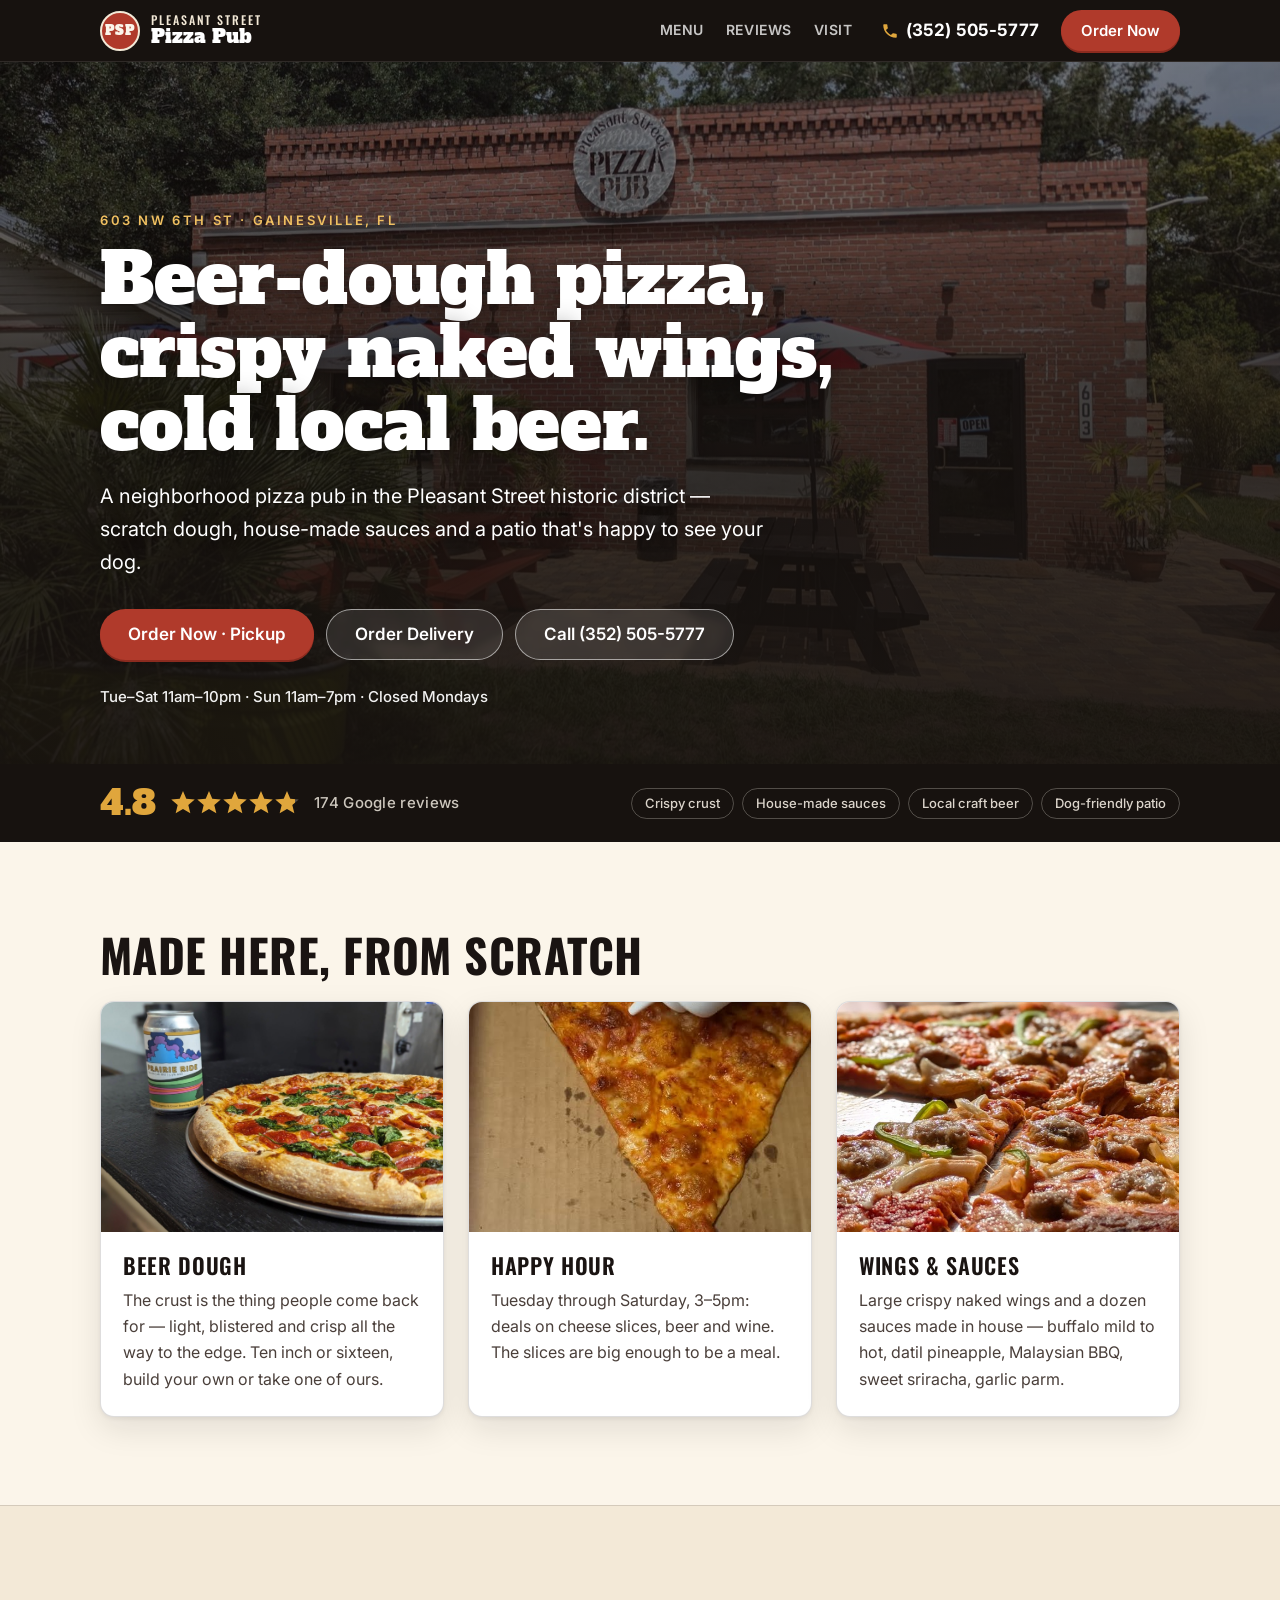
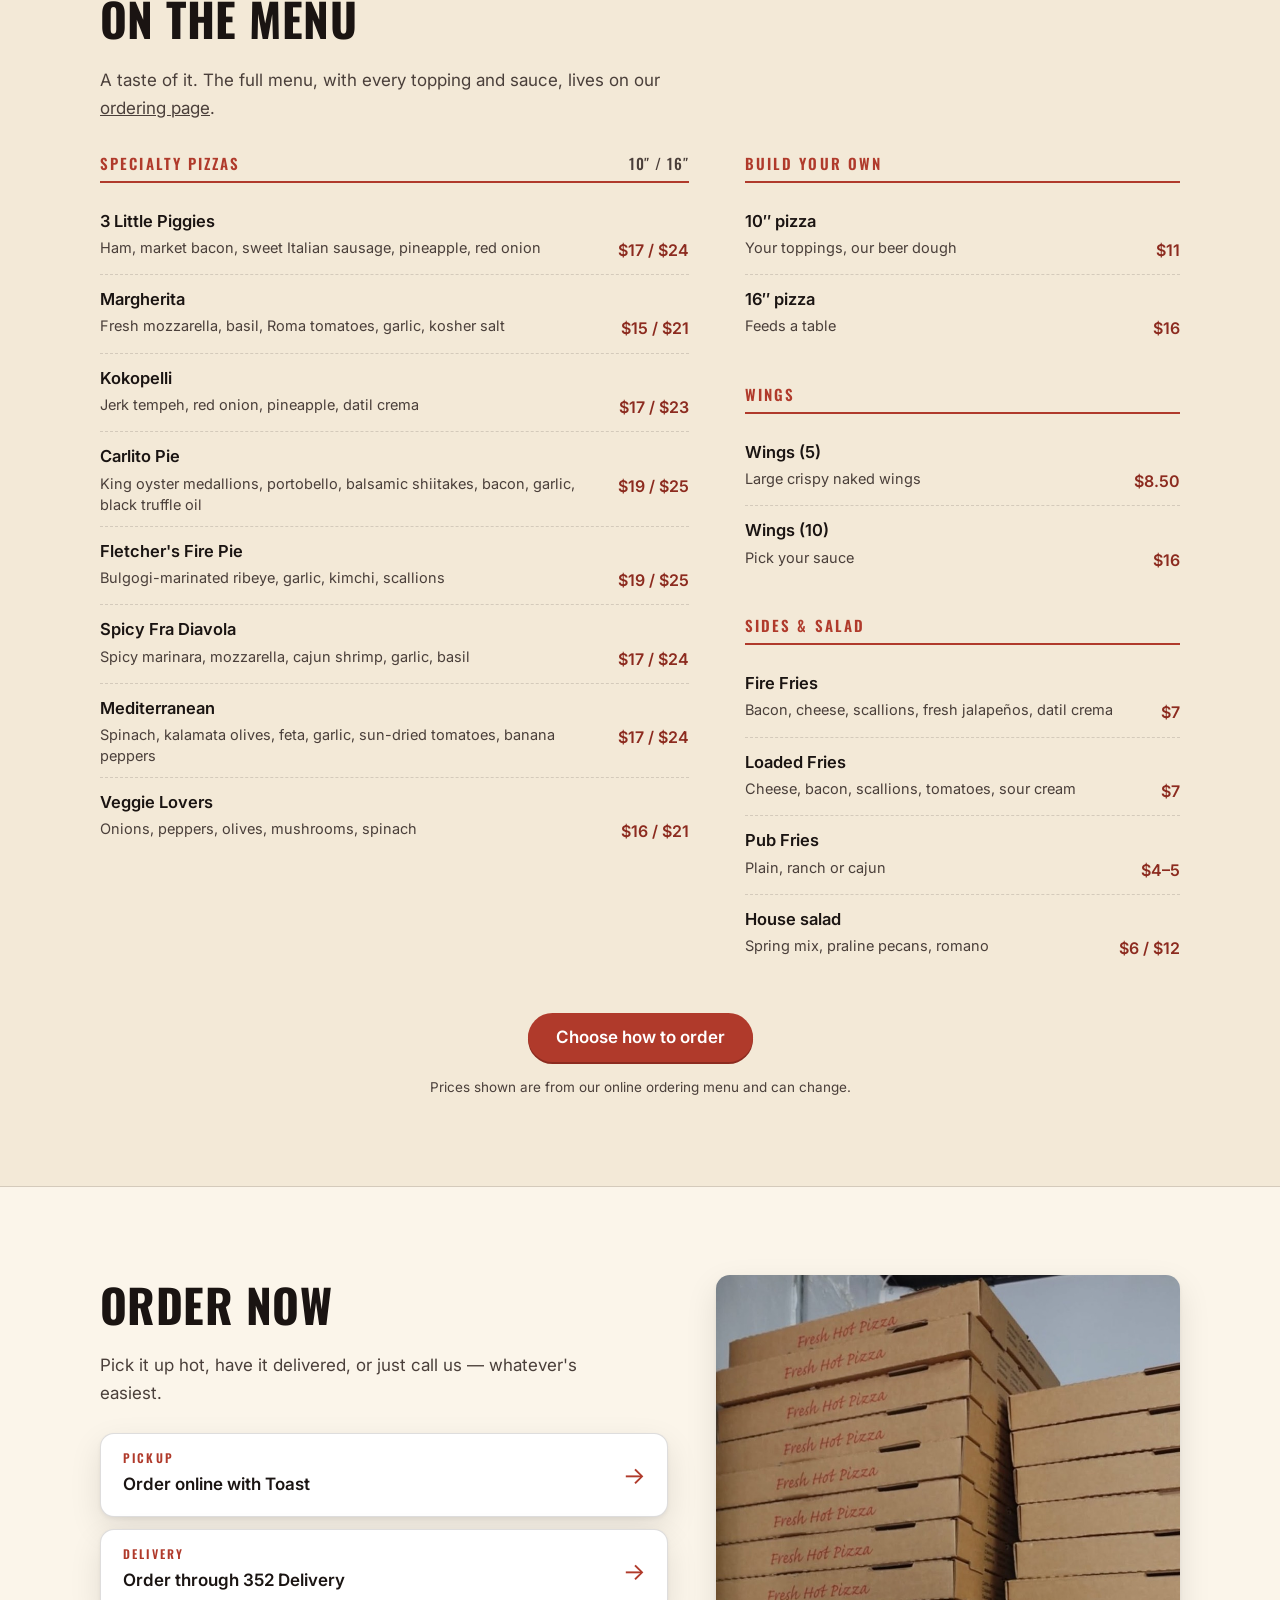
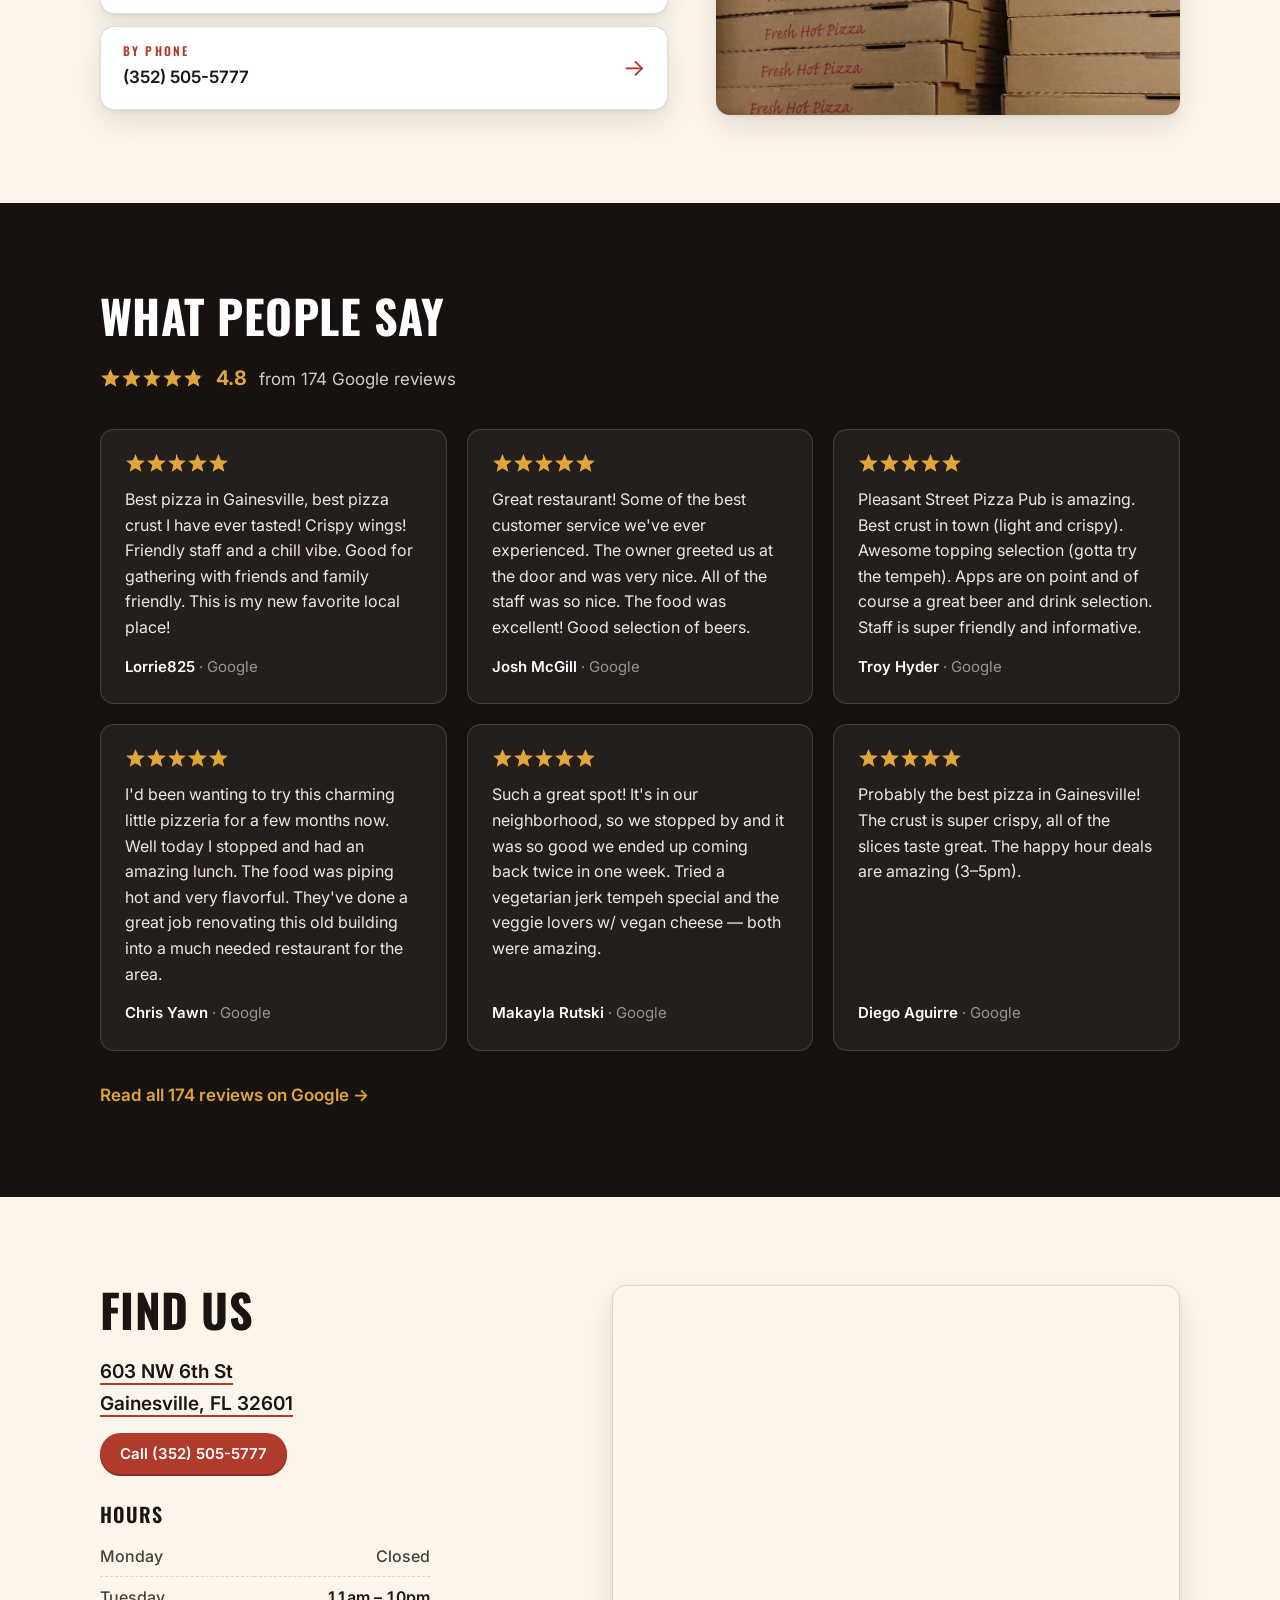
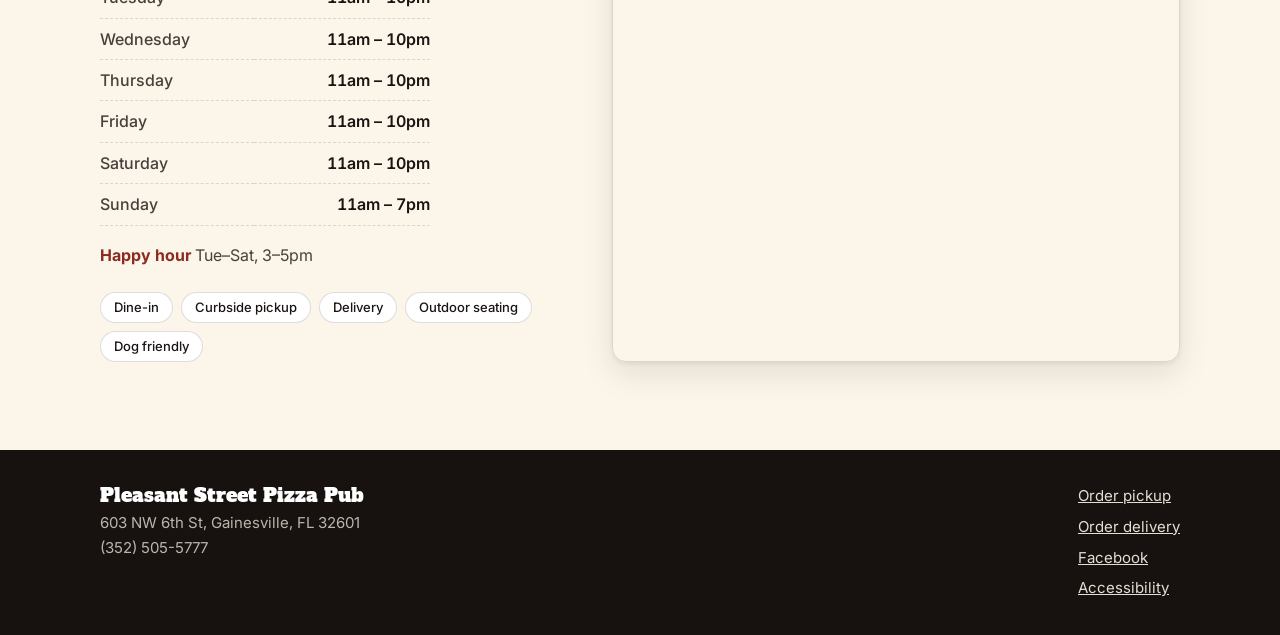
==== commit 01487af8: "Rename the menu CTA so no two adjacent links share a name WAVE's last alert was the menu button and " ====
--- a/index.html
+++ b/index.html
@@ -198,7 +198,7 @@
     </div>
 
     <div class="menu__cta">
-      <a class="btn btn--order btn--lg" href="#order">Order online</a>
+      <a class="btn btn--order btn--lg" href="#order">Choose how to order</a>
       <p class="fineprint">Prices shown are from our online ordering menu and can change.</p>
     </div>
   </div>
